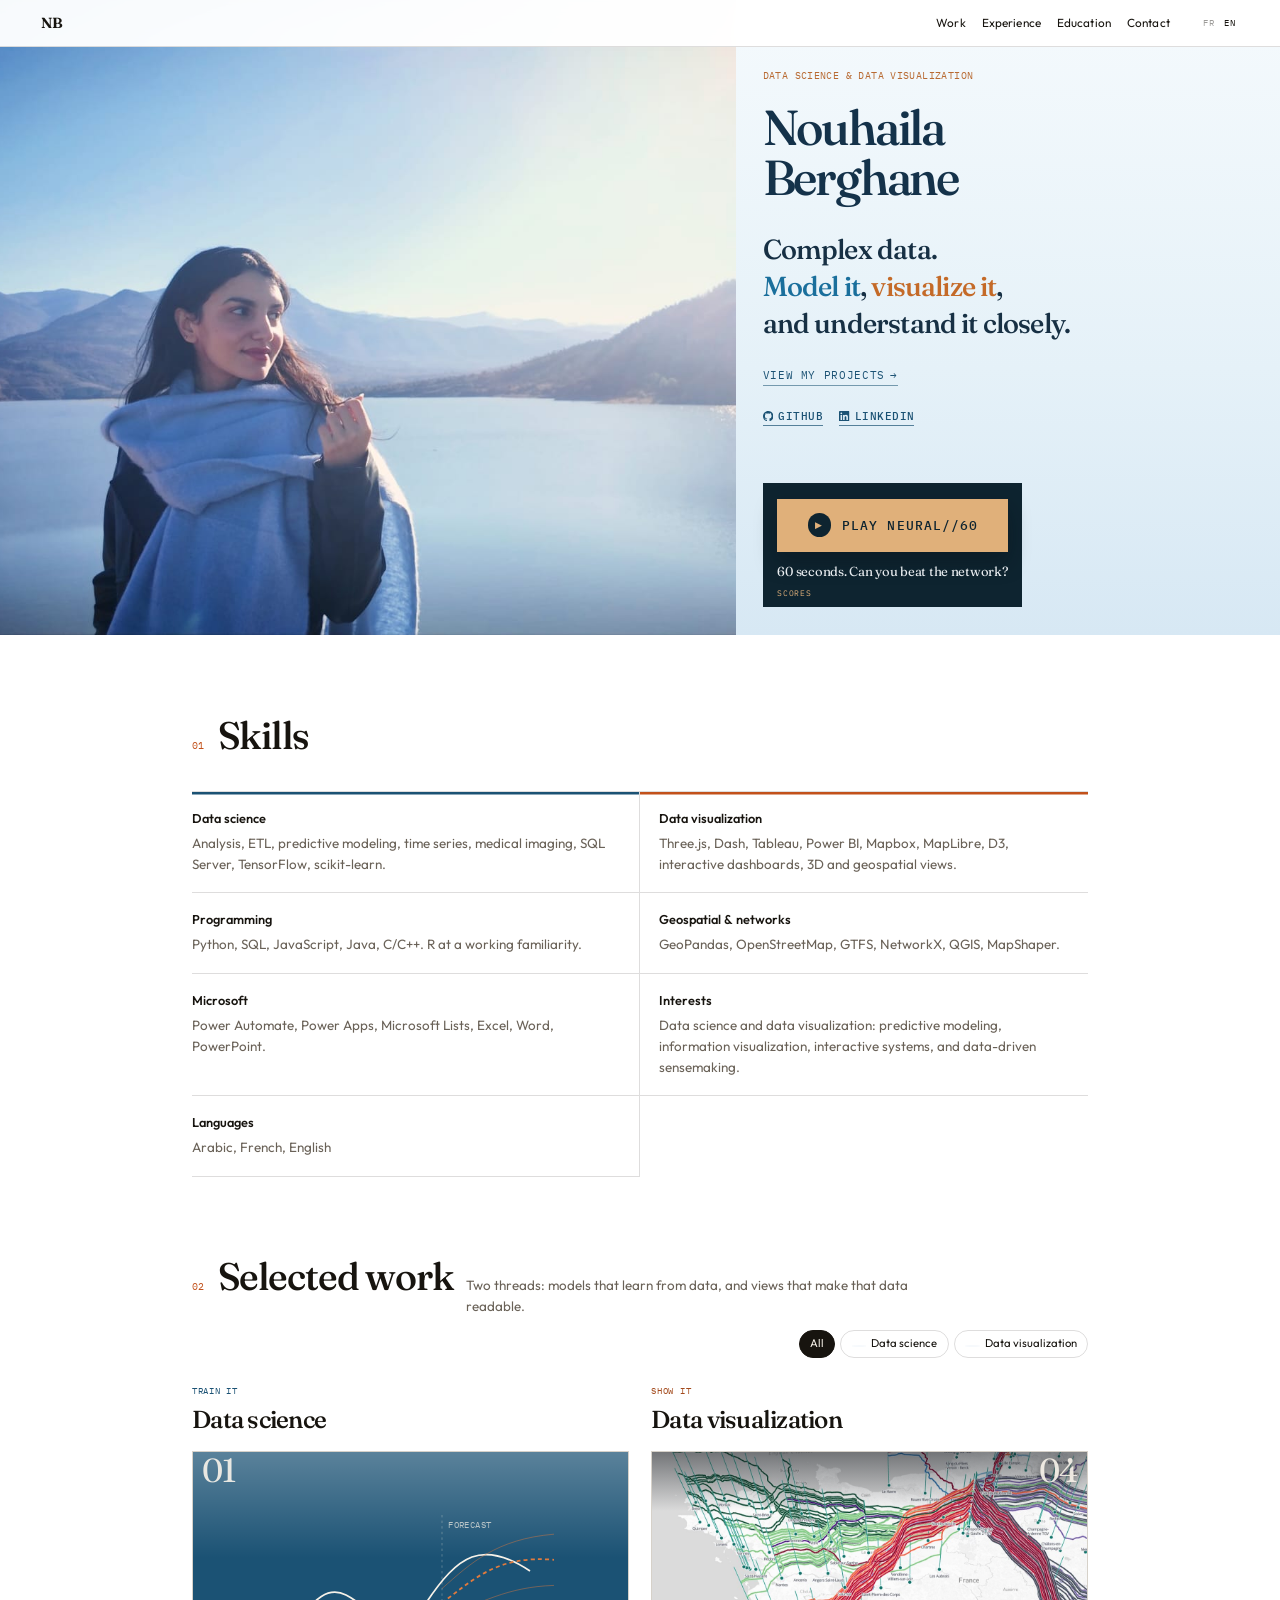
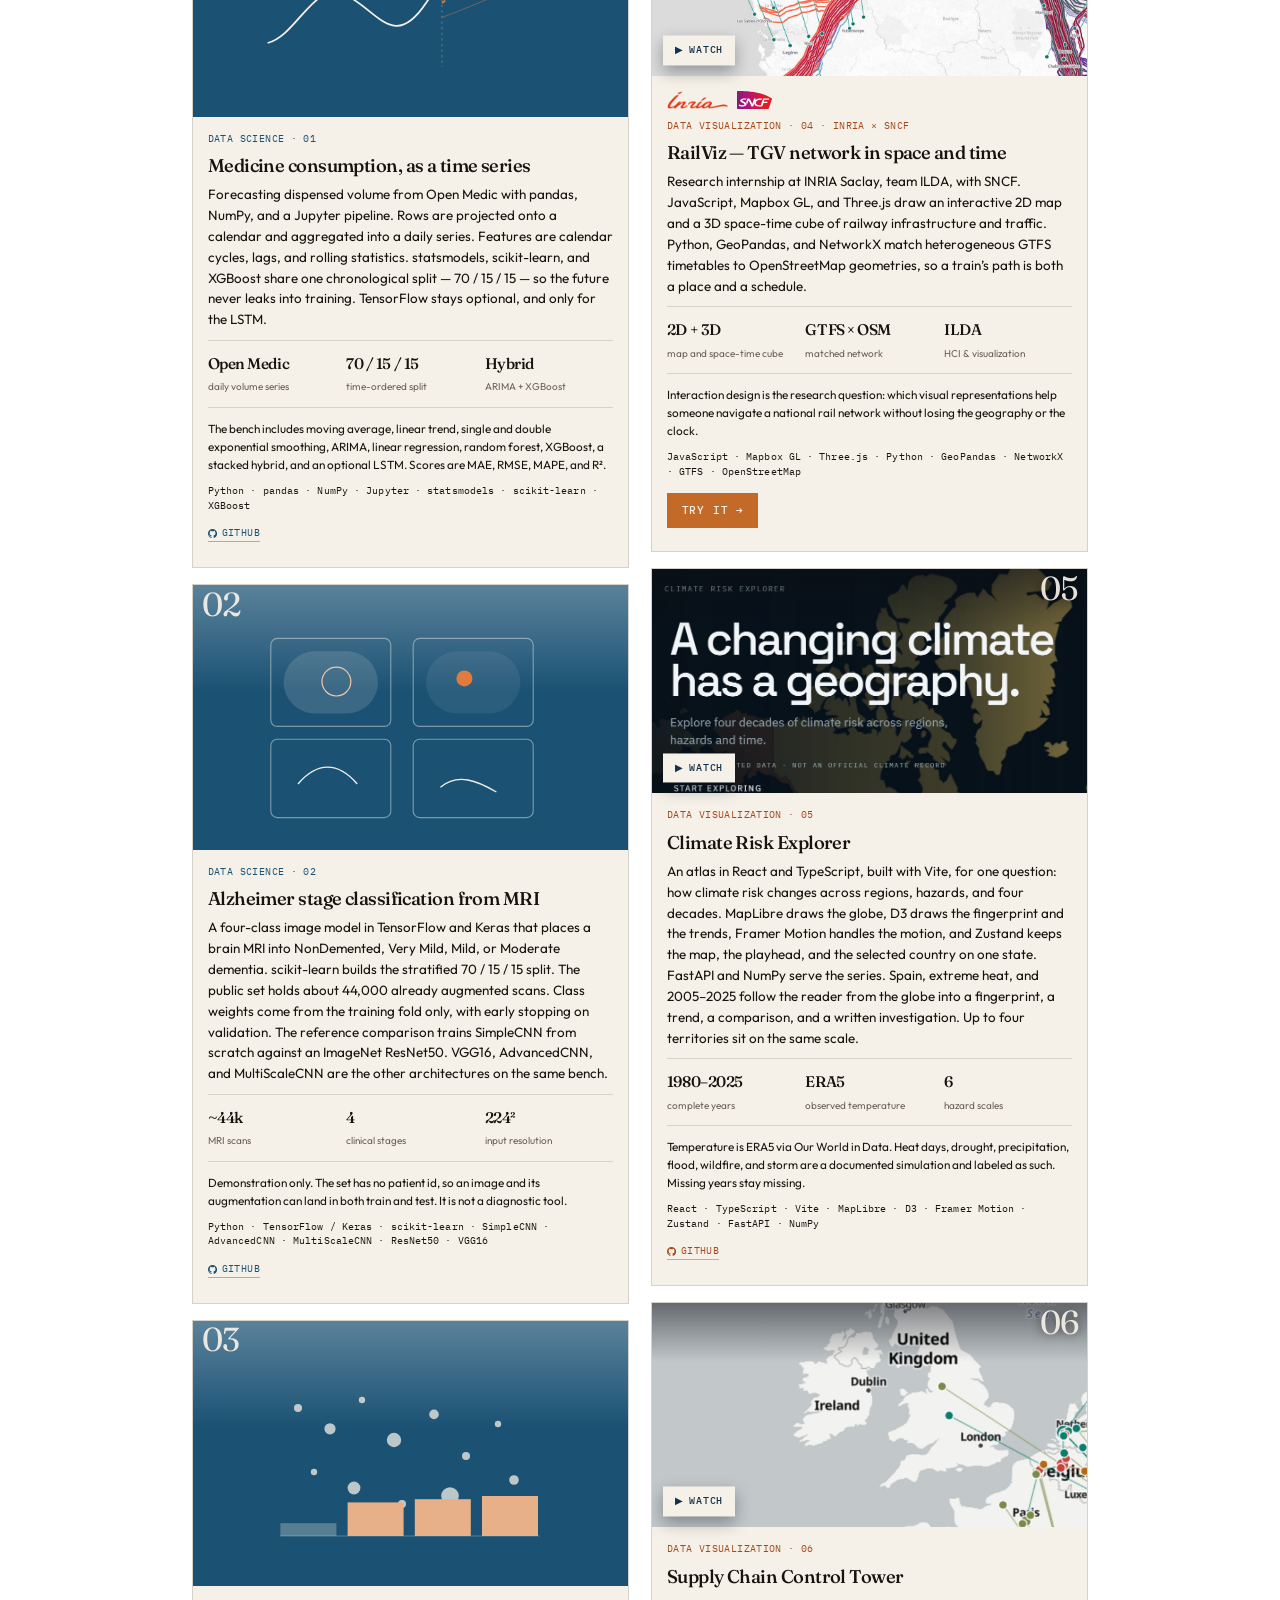
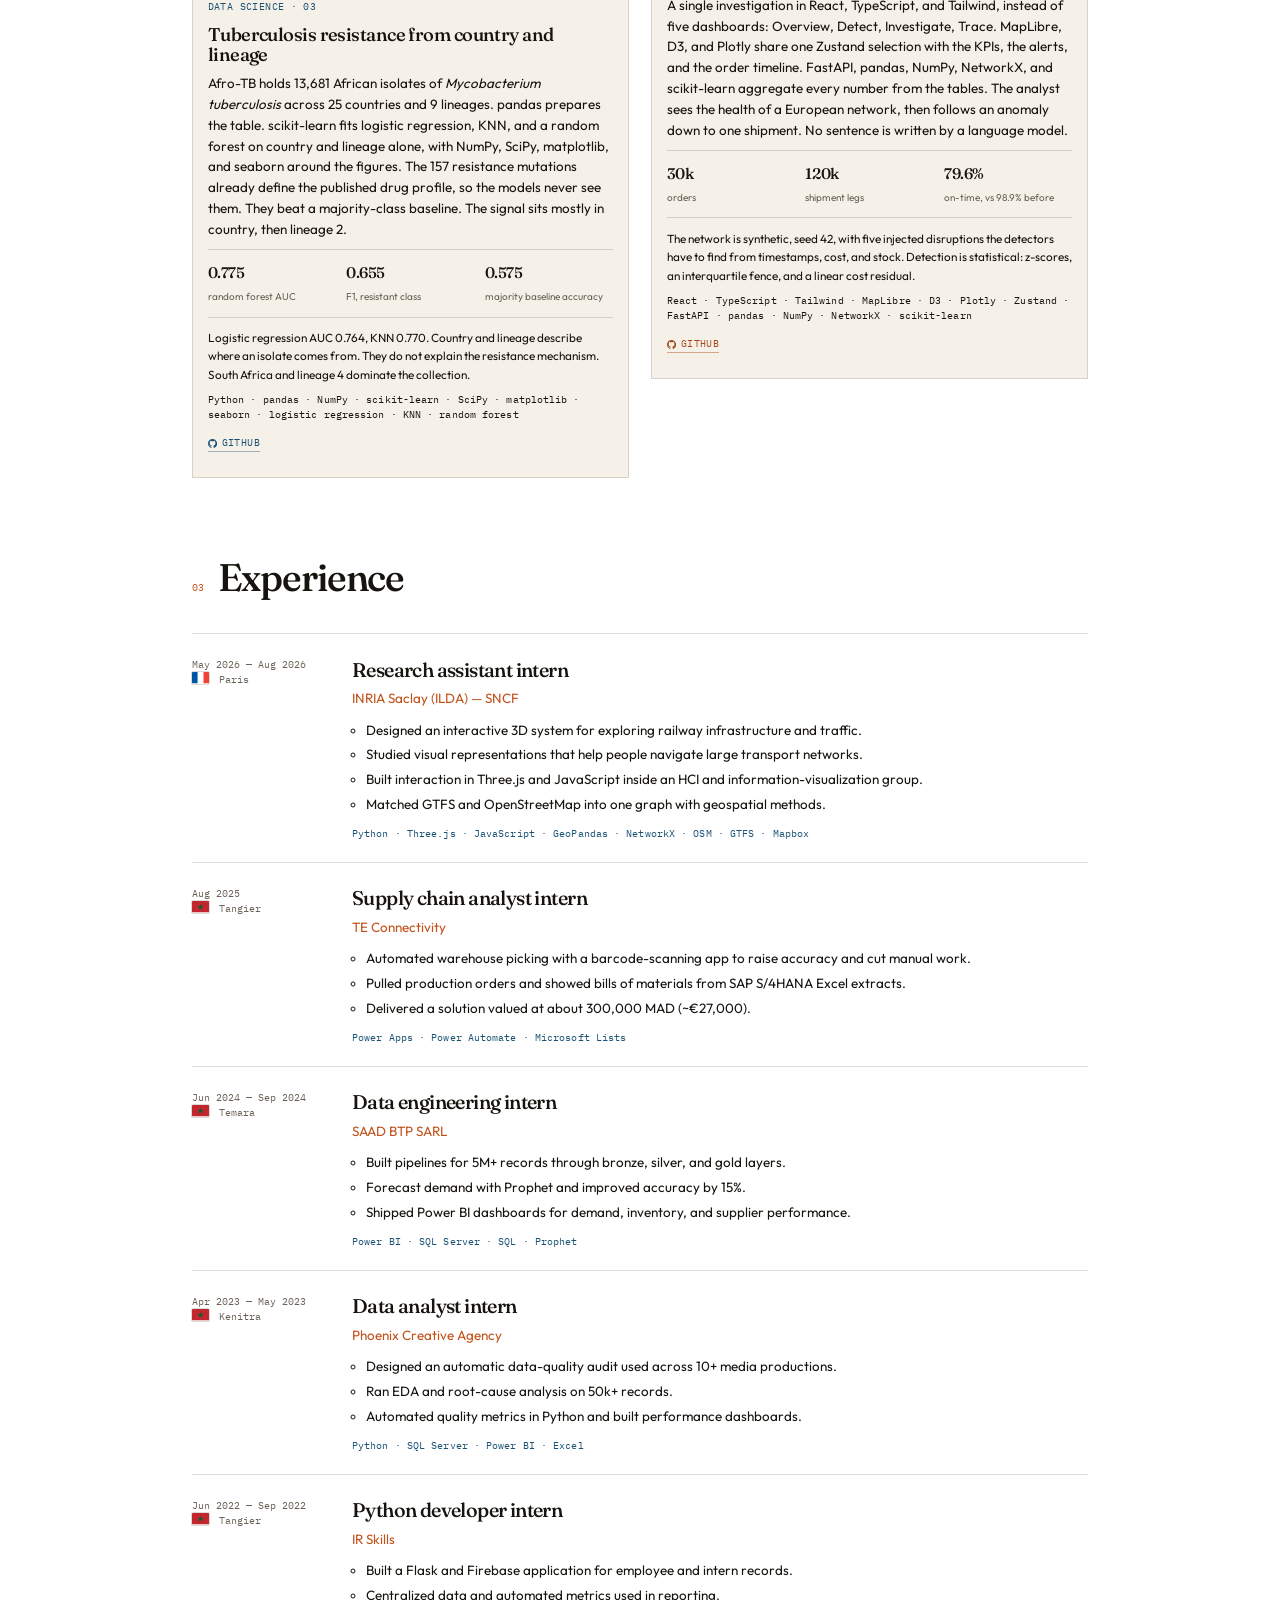
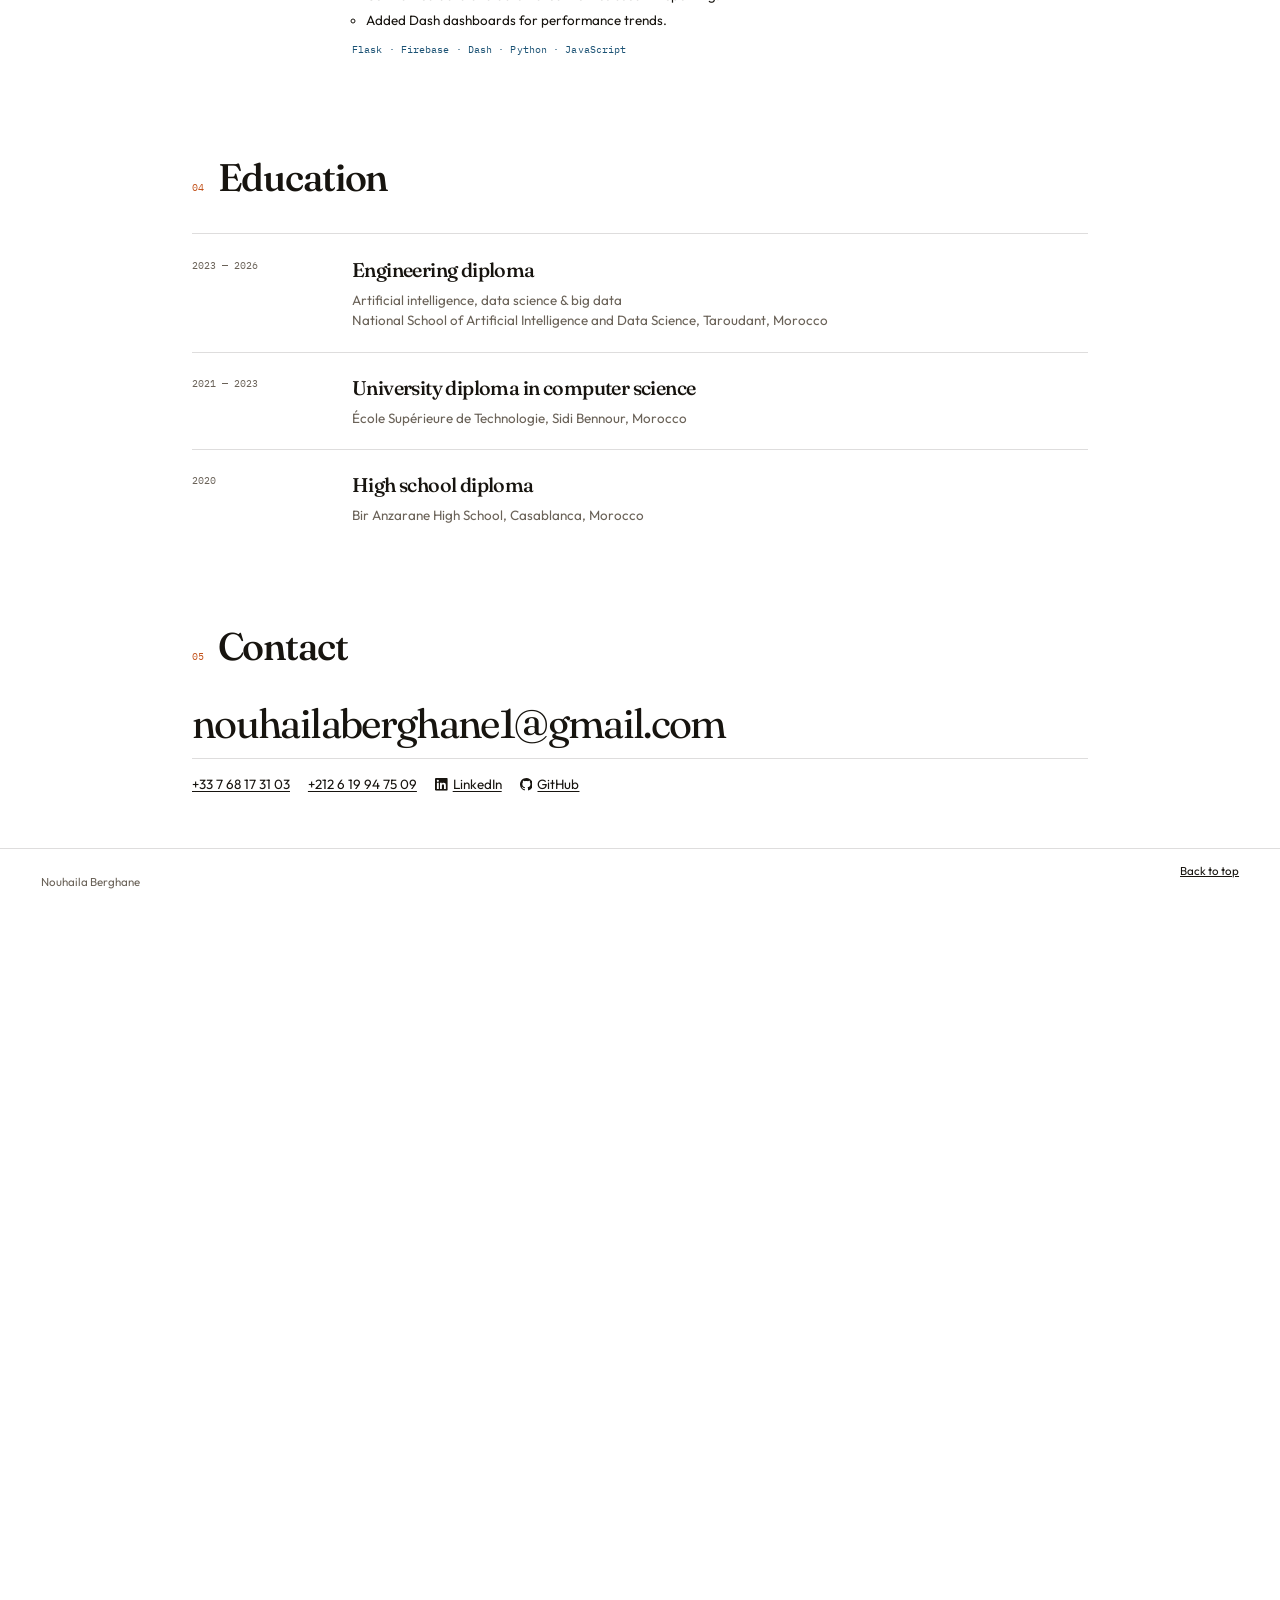
==== index.html @ 11ae6e5d "Add the portfolio site and NEURAL//60." ====
<!DOCTYPE html>
<html lang="en">
<head>
  <meta charset="UTF-8">
  <meta name="viewport" content="width=device-width, initial-scale=1">
  <title>Nouhaila Berghane — Data science & data visualization</title>
  <meta name="description" content="Portfolio of Nouhaila Berghane, interested in data science and data visualization: predictive modeling, time series, medical imaging, and interactive views of complex data.">
  <link rel="preconnect" href="https://fonts.googleapis.com">
  <link rel="preconnect" href="https://fonts.gstatic.com" crossorigin>
  <link href="https://fonts.googleapis.com/css2?family=Fraunces:opsz,wght@9..144,520;9..144,640&family=IBM+Plex+Mono:wght@400;500&family=Outfit:wght@300;400;500;600&display=swap" rel="stylesheet">
  <link rel="stylesheet" href="styles.css">
  <link rel="stylesheet" href="neural60.css">
  <link rel="icon" href="data:image/svg+xml,%3Csvg xmlns='http://www.w3.org/2000/svg' viewBox='0 0 32 32'%3E%3Crect width='32' height='32' rx='4' fill='%2312110e'/%3E%3Ctext x='16' y='21' text-anchor='middle' font-family='Georgia' font-size='13' fill='%23f3efe6'%3ENB%3C/text%3E%3C/svg%3E">
</head>
<body>
  <a class="skip" href="#work" data-i18n="skip">Skip to selected work</a>

  <header class="nav" id="top">
    <a class="nav-mark" href="#top">NB</a>
    <nav class="nav-links" id="nav-links" data-i18n-attr="aria-label:nav.aria" aria-label="Sections">
      <a href="#work" data-i18n="nav.work">Work</a>
      <a href="#experience" data-i18n="nav.experience">Experience</a>
      <a href="#education" data-i18n="nav.education">Education</a>
      <a href="#contact" data-i18n="nav.contact">Contact</a>
    </nav>
    <div class="lang" role="group" data-i18n-attr="aria-label:lang.aria" aria-label="Language">
      <button type="button" data-set-lang="fr" lang="fr" aria-pressed="false">FR</button>
      <button type="button" data-set-lang="en" lang="en" aria-pressed="true" class="is-on">EN</button>
    </div>
    <button class="nav-toggle" type="button" aria-expanded="false" aria-controls="nav-links">
      <span class="sr" data-i18n="nav.menu">Menu</span>
      <span></span><span></span>
    </button>
  </header>

  <svg class="flag-sprite" aria-hidden="true">
    <symbol id="flag-fr" viewBox="0 0 3 2">
      <rect width="1" height="2" fill="#0055A4"/>
      <rect x="1" width="1" height="2" fill="#fff"/>
      <rect x="2" width="1" height="2" fill="#EF4135"/>
    </symbol>
    <symbol id="flag-ma" viewBox="0 0 900 600">
      <rect width="900" height="600" fill="#C1272D"/>
      <polygon fill="#006233" points="450,140 488.3,258.1 614.4,258.1 512.4,331.1 550.6,449.2 450,376.2 349.4,449.2 387.6,331.1 285.6,258.1 411.7,258.1"/>
    </symbol>
    <symbol id="icon-gh" viewBox="0 0 16 16">
      <path fill="currentColor" d="M8 0C3.58 0 0 3.58 0 8c0 3.54 2.29 6.53 5.47 7.59.4.07.55-.17.55-.38 0-.19-.01-.82-.01-1.49-2.01.37-2.53-.49-2.69-.94-.09-.23-.48-.94-.82-1.13-.28-.15-.68-.52-.01-.53.63-.01 1.08.58 1.23.82.72 1.21 1.87.87 2.33.66.07-.52.28-.87.51-1.07-1.78-.2-3.64-.89-3.64-3.95 0-.87.31-1.59.82-2.15-.08-.2-.36-1.02.08-2.12 0 0 .67-.21 2.2.82.64-.18 1.32-.27 2-.27.68 0 1.36.09 2 .27 1.53-1.04 2.2-.82 2.2-.82.44 1.1.16 1.92.08 2.12.51.56.82 1.27.82 2.15 0 3.07-1.87 3.75-3.65 3.95.29.25.54.73.54 1.48 0 1.07-.01 1.93-.01 2.2 0 .21.15.46.55.38A8.013 8.013 0 0 0 16 8c0-4.42-3.58-8-8-8z"/>
    </symbol>
    <symbol id="icon-in" viewBox="0 0 24 24">
      <path fill="currentColor" d="M20.45 20.45h-3.55v-5.57c0-1.33-.03-3.04-1.85-3.04-1.85 0-2.14 1.45-2.14 2.94v5.67H9.35V9h3.41v1.56h.05c.48-.9 1.64-1.85 3.37-1.85 3.6 0 4.27 2.37 4.27 5.46v6.28zM5.34 7.43a2.06 2.06 0 1 1 0-4.12 2.06 2.06 0 0 1 0 4.12zM7.12 20.45H3.56V9h3.56v11.45zM22.23 0H1.77C.79 0 0 .77 0 1.73v20.54C0 23.23.79 24 1.77 24h20.46c.98 0 1.77-.77 1.77-1.73V1.73C24 .77 23.21 0 22.23 0z"/>
    </symbol>
  </svg>

  <main>
    <section class="hero">
      <div class="hero-frame">
        <img class="hero-photo" src="hero.jpeg" data-i18n-attr="alt:hero.alt" alt="Nouhaila Berghane by a mountain lake">
      </div>
      <div class="hero-copy">
        <p class="hero-kicker" data-i18n="hero.kicker">Data science &amp; data visualization</p>
        <h1>
          <span>Nouhaila</span>
          <span>Berghane</span>
        </h1>
        <p class="hero-lead">
          <span data-i18n="hero.l1">Complex data.</span>
          <span><span class="tone-science" data-i18n="hero.train">Model it</span>, <span class="tone-viz" data-i18n="hero.show">visualize it</span>,</span>
          <span data-i18n="hero.l3">and understand it closely.</span>
        </p>
        <a class="hero-projects" href="#work">
          <span data-i18n="hero.projects">View my projects</span>
          <span class="arrow" aria-hidden="true">→</span>
        </a>
        <p class="hero-links">
          <a href="https://github.com/nouhaila-builds" rel="noopener noreferrer"><svg class="brand-icon" viewBox="0 0 16 16" aria-hidden="true"><use href="#icon-gh"/></svg>GitHub</a>
          <a href="https://www.linkedin.com/in/nouhaila-berghane" rel="noopener noreferrer"><svg class="brand-icon" viewBox="0 0 24 24" aria-hidden="true"><use href="#icon-in"/></svg>LinkedIn</a>
        </p>
        <div class="neural-cta">
          <button type="button" class="neural-play" id="neural-open">
            <span aria-hidden="true">▶</span>
            <span data-i18n="game.play">Play NEURAL//60</span>
          </button>
          <p class="neural-tag" data-i18n="game.tag">60 seconds. Can you beat the network?</p>
          <button type="button" class="neural-scores" id="neural-scores" aria-expanded="false" aria-controls="neural-hero-scores">
            <span data-i18n="game.scores">Scores</span>
          </button>
          <aside class="neural-board" id="neural-hero-scores" aria-live="polite">
            <p class="neural-board-kicker" data-i18n="game.board">NEURAL//60 — Top scores</p>
            <ol id="neural-hero-board"></ol>
          </aside>
        </div>
      </div>
    </section>

    <section class="skills" data-i18n-attr="aria-label:skills.aria" aria-label="Technical skills">
      <div class="section-head">
        <p class="index">01</p>
        <h2 data-i18n="skills.title">Skills</h2>
      </div>
      <ul class="skill-list">
        <li class="skill-science">
          <h3 data-i18n="skill.ds">Data science</h3>
          <p data-i18n="skill.ds.body">Analysis, ETL, predictive modeling, time series, medical imaging, SQL Server, TensorFlow, scikit-learn.</p>
        </li>
        <li class="skill-viz">
          <h3 data-i18n="skill.viz">Data visualization</h3>
          <p data-i18n="skill.viz.body">Three.js, Dash, Tableau, Power BI, Mapbox, MapLibre, D3, interactive dashboards, 3D and geospatial views.</p>
        </li>
        <li>
          <h3 data-i18n="skill.prog">Programming</h3>
          <p data-i18n="skill.prog.body">Python, SQL, JavaScript, Java, C/C++. R at a working familiarity.</p>
        </li>
        <li>
          <h3 data-i18n="skill.geo">Geospatial &amp; networks</h3>
          <p data-i18n="skill.geo.body">GeoPandas, OpenStreetMap, GTFS, NetworkX, QGIS, MapShaper.</p>
        </li>
        <li>
          <h3 data-i18n="skill.ms">Microsoft</h3>
          <p data-i18n="skill.ms.body">Power Automate, Power Apps, Microsoft Lists, Excel, Word, PowerPoint.</p>
        </li>
        <li>
          <h3 data-i18n="skill.int">Interests</h3>
          <p data-i18n="skill.int.body">Data science and data visualization: predictive modeling, information visualization, interactive systems, and data-driven sensemaking.</p>
        </li>
        <li>
          <h3 data-i18n="skill.lang">Languages</h3>
          <p data-i18n="skill.lang.body">Arabic, French, English</p>
        </li>
      </ul>
    </section>

    <section class="work" id="work">
      <div class="section-head">
        <p class="index">02</p>
        <h2 data-i18n="work.title">Selected work</h2>
        <p class="work-intro" data-i18n="work.intro">Two threads: models that learn from data, and views that make that data readable.</p>
        <div class="filters" role="tablist" data-i18n-attr="aria-label:filter.aria" aria-label="Filter projects">
          <button type="button" class="is-on" data-filter="all" role="tab" aria-selected="true"><span data-i18n="filter.all">All</span></button>
          <button type="button" data-filter="science" role="tab" aria-selected="false"><span class="swatch swatch--science"></span><span data-i18n="filter.science">Data science</span></button>
          <button type="button" data-filter="viz" role="tab" aria-selected="false"><span class="swatch swatch--viz"></span><span data-i18n="filter.viz">Data visualization</span></button>
        </div>
      </div>

      <div class="lanes" id="cases">
        <div class="lane lane--science">
          <header class="lane-head">
            <p data-i18n="lane.train">Train it</p>
            <h3 data-i18n="lane.science">Data science</h3>
          </header>
        <article class="case" id="medicaments" data-cat="science">
          <div class="case-visual" aria-hidden="true">
            <span class="case-num">01</span>
            <svg viewBox="0 0 420 280" class="diagram">
              <path d="M32 200 C 70 190, 90 120, 130 140 S 190 210, 230 150 S 300 70, 360 110" class="series"/>
              <path d="M250 150 C 290 120, 320 90, 390 96" class="forecast"/>
              <path d="M250 168 C 300 150, 330 130, 390 128" class="band"/>
              <path d="M250 132 C 286 100, 318 70, 390 64" class="band"/>
              <line x1="250" y1="40" x2="250" y2="230" class="split"/>
              <text x="258" y="56" class="svg-label" data-i18n="svg.forecast">forecast</text>
            </svg>
          </div>
          <div class="case-body">
            <p class="kicker" data-i18n="med.kicker">Data science · 01</p>
            <h3 data-i18n="med.title">Medicine consumption, as a time series</h3>
            <p data-i18n="med.body">Forecasting dispensed volume from Open Medic with pandas, NumPy, and a Jupyter pipeline. Rows are projected onto a calendar and aggregated into a daily series. Features are calendar cycles, lags, and rolling statistics. statsmodels, scikit-learn, and XGBoost share one chronological split — 70 / 15 / 15 — so the future never leaks into training. TensorFlow stays optional, and only for the LSTM.</p>
            <ul class="metrics">
              <li><strong>Open Medic</strong><span data-i18n="med.m1">daily volume series</span></li>
              <li><strong>70 / 15 / 15</strong><span data-i18n="med.m2">time-ordered split</span></li>
              <li><strong data-i18n="med.hybrid">Hybrid</strong><span data-i18n="med.m3">ARIMA + XGBoost</span></li>
            </ul>
            <p class="note" data-i18n="med.note">The bench includes moving average, linear trend, single and double exponential smoothing, ARIMA, linear regression, random forest, XGBoost, a stacked hybrid, and an optional LSTM. Scores are MAE, RMSE, MAPE, and R².</p>
            <p class="stack">Python · pandas · NumPy · Jupyter · statsmodels · scikit-learn · XGBoost</p>
            <p class="case-link"><a href="https://github.com/nouhaila-builds/MediTimeSeries-Forecasting-Hospital-Medicine-Consumption." rel="noopener noreferrer"><svg class="brand-icon" viewBox="0 0 16 16" aria-hidden="true"><use href="#icon-gh"/></svg>GitHub</a></p>
          </div>
        </article>

        <article class="case" id="alzheimer" data-cat="science">
          <div class="case-visual" aria-hidden="true">
            <span class="case-num">02</span>
            <svg viewBox="0 0 420 280" class="diagram">
              <rect x="36" y="28" width="150" height="110" rx="8" class="frame"/>
              <rect x="52" y="44" width="118" height="78" rx="40" class="scan"/>
              <circle cx="118" cy="82" r="18" class="scan-core"/>
              <rect x="214" y="28" width="150" height="110" rx="8" class="frame"/>
              <rect x="230" y="44" width="118" height="78" rx="40" class="scan dim"/>
              <circle cx="278" cy="78" r="10" class="mark"/>
              <rect x="36" y="154" width="150" height="98" rx="8" class="frame"/>
              <rect x="214" y="154" width="150" height="98" rx="8" class="frame"/>
              <path d="M70 210c24-28 50-28 74 0" class="wave"/>
              <path d="M248 214c22-18 46-8 70 6" class="wave"/>
            </svg>
          </div>
          <div class="case-body">
            <p class="kicker" data-i18n="alz.kicker">Data science · 02</p>
            <h3 data-i18n="alz.title">Alzheimer stage classification from MRI</h3>
            <p data-i18n="alz.body">A four-class image model in TensorFlow and Keras that places a brain MRI into NonDemented, Very Mild, Mild, or Moderate dementia. scikit-learn builds the stratified 70 / 15 / 15 split. The public set holds about 44,000 already augmented scans. Class weights come from the training fold only, with early stopping on validation. The reference comparison trains SimpleCNN from scratch against an ImageNet ResNet50. VGG16, AdvancedCNN, and MultiScaleCNN are the other architectures on the same bench.</p>
            <ul class="metrics">
              <li><strong>~44k</strong><span data-i18n="alz.m1">MRI scans</span></li>
              <li><strong>4</strong><span data-i18n="alz.m2">clinical stages</span></li>
              <li><strong>224²</strong><span data-i18n="alz.m3">input resolution</span></li>
            </ul>
            <p class="note" data-i18n="alz.note">Demonstration only. The set has no patient id, so an image and its augmentation can land in both train and test. It is not a diagnostic tool.</p>
            <p class="stack">Python · TensorFlow / Keras · scikit-learn · SimpleCNN · AdvancedCNN · MultiScaleCNN · ResNet50 · VGG16</p>
            <p class="case-link"><a href="https://github.com/nouhaila-builds/Classification-des-stades-d-Alzheimer-partir-d-IRM" rel="noopener noreferrer"><svg class="brand-icon" viewBox="0 0 16 16" aria-hidden="true"><use href="#icon-gh"/></svg>GitHub</a></p>
          </div>
        </article>

        <article class="case" id="tuberculosis" data-cat="science">
          <div class="case-visual" aria-hidden="true">
            <span class="case-num">03</span>
            <svg viewBox="0 0 420 280" class="diagram">
              <g class="dots">
                <circle cx="70" cy="70" r="5"/><circle cx="110" cy="96" r="7"/><circle cx="150" cy="60" r="4"/>
                <circle cx="190" cy="110" r="9"/><circle cx="240" cy="78" r="6"/><circle cx="280" cy="130" r="5"/>
                <circle cx="90" cy="150" r="4"/><circle cx="140" cy="170" r="8"/><circle cx="200" cy="190" r="5"/>
                <circle cx="260" cy="180" r="11"/><circle cx="320" cy="90" r="4"/><circle cx="340" cy="160" r="6"/>
              </g>
              <path d="M48 230h324" class="axis"/>
              <rect x="48" y="214" width="70" height="16" class="bar"/>
              <rect x="132" y="188" width="70" height="42" class="bar accent"/>
              <rect x="216" y="184" width="70" height="46" class="bar accent"/>
              <rect x="300" y="180" width="70" height="50" class="bar accent"/>
            </svg>
          </div>
          <div class="case-body">
            <p class="kicker" data-i18n="tb.kicker">Data science · 03</p>
            <h3 data-i18n="tb.title">Tuberculosis resistance from country and lineage</h3>
            <p data-i18n-html="tb.body">Afro-TB holds 13,681 African isolates of <em>Mycobacterium tuberculosis</em> across 25 countries and 9 lineages. pandas prepares the table. scikit-learn fits logistic regression, KNN, and a random forest on country and lineage alone, with NumPy, SciPy, matplotlib, and seaborn around the figures. The 157 resistance mutations already define the published drug profile, so the models never see them. They beat a majority-class baseline. The signal sits mostly in country, then lineage 2.</p>
            <ul class="metrics">
              <li><strong>0.775</strong><span data-i18n="tb.m1">random forest AUC</span></li>
              <li><strong>0.655</strong><span data-i18n="tb.m2">F1, resistant class</span></li>
              <li><strong>0.575</strong><span data-i18n="tb.m3">majority baseline accuracy</span></li>
            </ul>
            <p class="note" data-i18n="tb.note">Logistic regression AUC 0.764, KNN 0.770. Country and lineage describe where an isolate comes from. They do not explain the resistance mechanism. South Africa and lineage 4 dominate the collection.</p>
            <p class="stack">Python · pandas · NumPy · scikit-learn · SciPy · matplotlib · seaborn · logistic regression · KNN · random forest</p>
            <p class="case-link"><a href="https://github.com/nouhaila-builds/Pr-diction-de-la-tuberculose" rel="noopener noreferrer"><svg class="brand-icon" viewBox="0 0 16 16" aria-hidden="true"><use href="#icon-gh"/></svg>GitHub</a></p>
          </div>
        </article>

        </div>
        <div class="lane lane--viz">
          <header class="lane-head">
            <p data-i18n="lane.show">Show it</p>
            <h3 data-i18n="lane.viz">Data visualization</h3>
          </header>
        <article class="case" id="railviz" data-cat="viz">
          <div class="case-visual case-visual--shot" aria-hidden="true">
            <img src="railviz-overview.jpg" alt="">
            <span class="case-num">04</span>
          </div>
          <a class="case-video" href="https://youtu.be/l5-ilOwbPVo" target="_blank" rel="noopener noreferrer"><span aria-hidden="true">▶</span><span data-i18n="rail.video">Watch</span></a>
          <div class="case-body">
            <p class="case-logos">
              <img src="inria-logo.png" alt="Inria" width="88" height="27">
              <img src="sncf-logo.svg" alt="SNCF" width="52" height="27">
            </p>
            <p class="kicker" data-i18n="rail.kicker">Data visualization · 04 · INRIA × SNCF</p>
            <h3 data-i18n="rail.title">RailViz — TGV network in space and time</h3>
            <p data-i18n="rail.body">Research internship at INRIA Saclay, team ILDA, with SNCF. JavaScript, Mapbox GL, and Three.js draw an interactive 2D map and a 3D space-time cube of railway infrastructure and traffic. Python, GeoPandas, and NetworkX match heterogeneous GTFS timetables to OpenStreetMap geometries, so a train’s path is both a place and a schedule.</p>
            <ul class="metrics">
              <li><strong>2D + 3D</strong><span data-i18n="rail.m1">map and space-time cube</span></li>
              <li><strong>GTFS × OSM</strong><span data-i18n="rail.m2">matched network</span></li>
              <li><strong>ILDA</strong><span data-i18n="rail.m3">HCI &amp; visualization</span></li>
            </ul>
            <p class="note" data-i18n="rail.note">Interaction design is the research question: which visual representations help someone navigate a national rail network without losing the geography or the clock.</p>
            <p class="stack">JavaScript · Mapbox GL · Three.js · Python · GeoPandas · NetworkX · GTFS · OpenStreetMap</p>
            <p class="case-link"><a class="case-try" href="https://railviz-224ad8.gitlabpages.inria.fr/viz/" rel="noopener noreferrer"><span data-i18n="rail.view">Try it</span><span class="try-arrow" aria-hidden="true">→</span></a></p>
          </div>
        </article>

        <article class="case" id="climate" data-cat="viz">
          <div class="case-visual case-visual--shot" aria-hidden="true">
            <img src="climate-overview.jpg" alt="">
            <span class="case-num">05</span>
          </div>
          <a class="case-video" href="https://youtu.be/nY1giLnCHjM" target="_blank" rel="noopener noreferrer"><span aria-hidden="true">▶</span><span data-i18n="cli.video">Watch</span></a>
          <div class="case-body">
            <p class="kicker" data-i18n="cli.kicker">Data visualization · 05</p>
            <h3>Climate Risk Explorer</h3>
            <p data-i18n="cli.body">An atlas in React and TypeScript, built with Vite, for one question: how climate risk changes across regions, hazards, and four decades. MapLibre draws the globe, D3 draws the fingerprint and the trends, Framer Motion handles the motion, and Zustand keeps the map, the playhead, and the selected country on one state. FastAPI and NumPy serve the series. Spain, extreme heat, and 2005–2025 follow the reader from the globe into a fingerprint, a trend, a comparison, and a written investigation. Up to four territories sit on the same scale.</p>
            <ul class="metrics">
              <li><strong>1980–2025</strong><span data-i18n="cli.m1">complete years</span></li>
              <li><strong>ERA5</strong><span data-i18n="cli.m2">observed temperature</span></li>
              <li><strong>6</strong><span data-i18n="cli.m3">hazard scales</span></li>
            </ul>
            <p class="note" data-i18n="cli.note">Temperature is ERA5 via Our World in Data. Heat days, drought, precipitation, flood, wildfire, and storm are a documented simulation and labeled as such. Missing years stay missing.</p>
            <p class="stack">React · TypeScript · Vite · MapLibre · D3 · Framer Motion · Zustand · FastAPI · NumPy</p>
            <p class="case-link"><a href="https://github.com/nouhaila-builds/Climate-Risk-Explorer" rel="noopener noreferrer"><svg class="brand-icon" viewBox="0 0 16 16" aria-hidden="true"><use href="#icon-gh"/></svg>GitHub</a></p>
          </div>
        </article>

        <article class="case" id="supply" data-cat="viz">
          <div class="case-visual case-visual--shot" aria-hidden="true">
            <img src="supply-overview.jpg" alt="">
            <span class="case-num">06</span>
          </div>
          <a class="case-video" href="https://youtu.be/Xu6fRZpPhWM" target="_blank" rel="noopener noreferrer"><span aria-hidden="true">▶</span><span data-i18n="sup.video">Watch</span></a>
          <div class="case-body">
            <p class="kicker" data-i18n="sup.kicker">Data visualization · 06</p>
            <h3>Supply Chain Control Tower</h3>
            <p data-i18n="sup.body">A single investigation in React, TypeScript, and Tailwind, instead of five dashboards: Overview, Detect, Investigate, Trace. MapLibre, D3, and Plotly share one Zustand selection with the KPIs, the alerts, and the order timeline. FastAPI, pandas, NumPy, NetworkX, and scikit-learn aggregate every number from the tables. The analyst sees the health of a European network, then follows an anomaly down to one shipment. No sentence is written by a language model.</p>
            <ul class="metrics">
              <li><strong>30k</strong><span data-i18n="sup.m1">orders</span></li>
              <li><strong>120k</strong><span data-i18n="sup.m2">shipment legs</span></li>
              <li><strong>79.6%</strong><span data-i18n="sup.m3">on-time, vs 98.9% before</span></li>
            </ul>
            <p class="note" data-i18n="sup.note">The network is synthetic, seed 42, with five injected disruptions the detectors have to find from timestamps, cost, and stock. Detection is statistical: z-scores, an interquartile fence, and a linear cost residual.</p>
            <p class="stack">React · TypeScript · Tailwind · MapLibre · D3 · Plotly · Zustand · FastAPI · pandas · NumPy · NetworkX · scikit-learn</p>
            <p class="case-link"><a href="https://github.com/nouhaila-builds/Supply-Chain-Control-Tower" rel="noopener noreferrer"><svg class="brand-icon" viewBox="0 0 16 16" aria-hidden="true"><use href="#icon-gh"/></svg>GitHub</a></p>
          </div>
        </article>

        </div>
      </div>
      <p class="empty" id="empty" data-i18n="empty" hidden>No projects in this filter.</p>
    </section>

    <section class="experience" id="experience">
      <div class="section-head">
        <p class="index">03</p>
        <h2 data-i18n="exp.title">Experience</h2>
      </div>
      <ol class="timeline">
        <li>
          <p class="when"><span data-i18n="exp1.date">May 2026 — Aug 2026</span><br><svg class="flag" role="img" data-i18n-attr="aria-label:flag.fr" aria-label="France"><use href="#flag-fr"/></svg> <span data-i18n="city.paris">Paris</span></p>
          <div>
            <h3 data-i18n="exp1.role">Research assistant intern</h3>
            <p class="where">INRIA Saclay (ILDA) — SNCF</p>
            <ul>
              <li data-i18n="exp1.b1">Designed an interactive 3D system for exploring railway infrastructure and traffic.</li>
              <li data-i18n="exp1.b2">Studied visual representations that help people navigate large transport networks.</li>
              <li data-i18n="exp1.b3">Built interaction in Three.js and JavaScript inside an HCI and information-visualization group.</li>
              <li data-i18n="exp1.b4">Matched GTFS and OpenStreetMap into one graph with geospatial methods.</li>
            </ul>
            <p class="stack">Python · Three.js · JavaScript · GeoPandas · NetworkX · OSM · GTFS · Mapbox</p>
          </div>
        </li>
        <li>
          <p class="when"><span data-i18n="exp2.date">Aug 2025</span><br><svg class="flag" role="img" data-i18n-attr="aria-label:flag.ma" aria-label="Morocco"><use href="#flag-ma"/></svg> <span data-i18n="city.tangier">Tangier</span></p>
          <div>
            <h3 data-i18n="exp2.role">Supply chain analyst intern</h3>
            <p class="where">TE Connectivity</p>
            <ul>
              <li data-i18n="exp2.b1">Automated warehouse picking with a barcode-scanning app to raise accuracy and cut manual work.</li>
              <li data-i18n="exp2.b2">Pulled production orders and showed bills of materials from SAP S/4HANA Excel extracts.</li>
              <li data-i18n="exp2.b3">Delivered a solution valued at about 300,000 MAD (~€27,000).</li>
            </ul>
            <p class="stack">Power Apps · Power Automate · Microsoft Lists</p>
          </div>
        </li>
        <li>
          <p class="when"><span data-i18n="exp3.date">Jun 2024 — Sep 2024</span><br><svg class="flag" role="img" data-i18n-attr="aria-label:flag.ma" aria-label="Morocco"><use href="#flag-ma"/></svg> <span data-i18n="city.temara">Temara</span></p>
          <div>
            <h3 data-i18n="exp3.role">Data engineering intern</h3>
            <p class="where">SAAD BTP SARL</p>
            <ul>
              <li data-i18n="exp3.b1">Built pipelines for 5M+ records through bronze, silver, and gold layers.</li>
              <li data-i18n="exp3.b2">Forecast demand with Prophet and improved accuracy by 15%.</li>
              <li data-i18n="exp3.b3">Shipped Power BI dashboards for demand, inventory, and supplier performance.</li>
            </ul>
            <p class="stack">Power BI · SQL Server · SQL · Prophet</p>
          </div>
        </li>
        <li>
          <p class="when"><span data-i18n="exp4.date">Apr 2023 — May 2023</span><br><svg class="flag" role="img" data-i18n-attr="aria-label:flag.ma" aria-label="Morocco"><use href="#flag-ma"/></svg> <span data-i18n="city.kenitra">Kenitra</span></p>
          <div>
            <h3 data-i18n="exp4.role">Data analyst intern</h3>
            <p class="where">Phoenix Creative Agency</p>
            <ul>
              <li data-i18n="exp4.b1">Designed an automatic data-quality audit used across 10+ media productions.</li>
              <li data-i18n="exp4.b2">Ran EDA and root-cause analysis on 50k+ records.</li>
              <li data-i18n="exp4.b3">Automated quality metrics in Python and built performance dashboards.</li>
            </ul>
            <p class="stack">Python · SQL Server · Power BI · Excel</p>
          </div>
        </li>
        <li>
          <p class="when"><span data-i18n="exp5.date">Jun 2022 — Sep 2022</span><br><svg class="flag" role="img" data-i18n-attr="aria-label:flag.ma" aria-label="Morocco"><use href="#flag-ma"/></svg> <span data-i18n="city.tangier">Tangier</span></p>
          <div>
            <h3 data-i18n="exp5.role">Python developer intern</h3>
            <p class="where">IR Skills</p>
            <ul>
              <li data-i18n="exp5.b1">Built a Flask and Firebase application for employee and intern records.</li>
              <li data-i18n="exp5.b2">Centralized data and automated metrics used in reporting.</li>
              <li data-i18n="exp5.b3">Added Dash dashboards for performance trends.</li>
            </ul>
            <p class="stack">Flask · Firebase · Dash · Python · JavaScript</p>
          </div>
        </li>
      </ol>
    </section>

    <section class="education" id="education">
      <div class="section-head">
        <p class="index">04</p>
        <h2 data-i18n="edu.title">Education</h2>
      </div>
      <ol class="schools">
        <li>
          <p class="when">2023 — 2026</p>
          <div>
            <h3 data-i18n="edu1.title">Engineering diploma</h3>
            <p data-i18n-html="edu1.body">Artificial intelligence, data science &amp; big data<br>National School of Artificial Intelligence and Data Science, Taroudant, Morocco</p>
          </div>
        </li>
        <li>
          <p class="when">2021 — 2023</p>
          <div>
            <h3 data-i18n="edu2.title">University diploma in computer science</h3>
            <p data-i18n="edu2.body">École Supérieure de Technologie, Sidi Bennour, Morocco</p>
          </div>
        </li>
        <li>
          <p class="when">2020</p>
          <div>
            <h3 data-i18n="edu3.title">High school diploma</h3>
            <p data-i18n="edu3.body">Bir Anzarane High School, Casablanca, Morocco</p>
          </div>
        </li>
      </ol>
    </section>

    <section class="contact" id="contact">
      <div class="section-head">
        <p class="index">05</p>
        <h2 data-i18n="contact.title">Contact</h2>
      </div>
      <a class="mail" href="mailto:nouhailaberghane1@gmail.com">nouhailaberghane1@gmail.com</a>
      <ul class="contact-list">
        <li><a href="tel:+33768173103">+33 7 68 17 31 03</a></li>
        <li><a href="tel:+212619947509">+212 6 19 94 75 09</a></li>
        <li><a href="https://www.linkedin.com/in/nouhaila-berghane" rel="noopener noreferrer"><svg class="brand-icon" viewBox="0 0 24 24" aria-hidden="true"><use href="#icon-in"/></svg>LinkedIn</a></li>
        <li><a href="https://github.com/nouhaila-builds" rel="noopener noreferrer"><svg class="brand-icon" viewBox="0 0 16 16" aria-hidden="true"><use href="#icon-gh"/></svg>GitHub</a></li>
      </ul>
    </section>
  </main>

  <footer class="colophon">
    <p>Nouhaila Berghane</p>
    <a href="#top" data-i18n="footer.top">Back to top</a>
  </footer>
  <div id="neural" class="neural" hidden>
    <section id="neural-gate" class="neural-screen">
      <div class="neural-card">
        <p class="neural-kicker">NEURAL//60</p>
        <h2 id="neural-title" data-i18n="game.who">Choose a username</h2>
        <p class="neural-line" data-i18n="game.line">60 seconds. One network. One score.</p>
        <form id="neural-form">
          <label class="sr" for="neural-name" data-i18n="game.name.label">Username</label>
          <input id="neural-name" name="username" maxlength="16" autocomplete="nickname" spellcheck="false" data-i18n-attr="placeholder:game.name.ph,aria-label:game.name.label" placeholder="Enter your username" aria-label="Username">
          <p id="neural-name-error" class="neural-error" role="alert"></p>
          <button type="submit" data-i18n="game.start">Start →</button>
        </form>
        <p class="neural-fine" data-i18n="game.boardnote">Your score may appear on the global leaderboard.</p>
        <p class="neural-fine" data-i18n="game.privacy">Your username and game score are stored to maintain the leaderboard.</p>
        <button type="button" class="neural-text" data-neural-close data-i18n="game.close">Close</button>
      </div>
    </section>
    <section id="neural-play" class="neural-screen" hidden>
      <header class="neural-hud">
        <p class="neural-kicker">NEURAL//60</p>
        <p class="neural-stat"><span data-i18n="game.time">Time</span> <strong id="neural-time">00:60</strong></p>
        <p class="neural-stat"><span data-i18n="game.score">Score</span> <strong id="neural-score">0000</strong></p>
        <p id="neural-combo" class="neural-combo" hidden>Combo ×2</p>
        <p id="neural-tier" class="neural-tier" hidden><span data-i18n="game.tier">Difficulty</span> <strong id="neural-tier-mult">×3</strong></p>
        <button type="button" class="neural-text" data-neural-exit data-i18n="game.exit">Exit</button>
      </header>
      <div class="neural-stage" id="neural-stage">
        <svg id="neural-svg" role="group" aria-labelledby="neural-task"></svg>
        <p id="neural-level" class="neural-level" hidden>
          <strong id="neural-level-mult">×3</strong>
          <span id="neural-level-label" data-i18n="game.tier.up">Higher difficulty</span>
        </p>
        <button type="button" id="neural-fire" data-i18n="game.fire">Fire →</button>
      </div>
      <div class="neural-dock">
        <div class="neural-dock-copy">
          <p class="neural-key">
            <span class="neural-key-item"><i class="swatch" aria-hidden="true"></i><span data-i18n="game.key.clear">Clear</span></span>
            <span class="neural-key-item"><i class="swatch is-copper" aria-hidden="true"></i><span data-i18n="game.key.copper">Copper</span></span>
          </p>
          <p class="neural-rule" data-i18n="game.rule">A clear link turns a neuron on. A copper link turns it off. A dashed link is off.</p>
          <p id="neural-task" class="neural-task" aria-live="polite"></p>
        </div>
      </div>
      <div id="neural-tour" class="neural-tour" hidden>
        <div id="neural-tour-spot" class="neural-tour-spot"></div>
        <div id="neural-tour-card" class="neural-tour-card">
          <p id="neural-tour-step" class="neural-tour-step"></p>
          <p id="neural-tour-text" aria-live="polite"></p>
          <div class="neural-tour-actions">
            <button type="button" id="neural-tour-next" data-i18n="game.tour.next">Next</button>
            <button type="button" class="neural-text" id="neural-tour-skip" data-i18n="game.tour.skip">Skip</button>
          </div>
        </div>
      </div>
      <p id="neural-live" class="sr" aria-live="polite"></p>
    </section>
    <section id="neural-end" class="neural-screen" hidden>
      <div class="neural-card">
        <p class="neural-kicker">NEURAL//60</p>
        <h2 data-i18n="game.up">Time's up</h2>
        <p class="neural-your" data-i18n="game.your">Your score</p>
        <p id="neural-final" class="neural-final">0000</p>
        <p id="neural-nice" class="neural-line"></p>
        <p id="neural-rank-note" class="neural-rank"></p>
        <p class="neural-board-kicker" data-i18n="game.global">Global leaderboard</p>
        <ol id="neural-end-board" class="neural-rank-list"></ol>
        <p id="neural-local" class="neural-fine" hidden></p>
        <div class="neural-end-actions">
          <button type="button" id="neural-again" data-i18n="game.again">Play again</button>
          <button type="button" class="neural-text" data-neural-close data-i18n="game.backto">Back to portfolio</button>
        </div>
      </div>
    </section>
  </div>
  <script src="i18n.js"></script>
  <script src="main.js"></script>
  <script src="neural60.js"></script>
</body>
</html>
---- styles.css ----
:root {
  --ink: #17140f;
  --muted: #6a6258;
  --paper: #ffffff;
  --paper-2: #e8e1d4;
  --line: rgba(23, 20, 15, 0.14);
  --copper: #c2511a;
  --pine: #1b5274;
  --night: #12110e;
  --cream: #f6f1e8;
  --serif: "Fraunces", "Iowan Old Style", Georgia, serif;
  --sans: "Outfit", "Segoe UI", sans-serif;
  --mono: "IBM Plex Mono", ui-monospace, monospace;
  --pad: clamp(1.25rem, 4vw, 3.5rem);
  --max: 1120px;
}

* { box-sizing: border-box; }
html { zoom: 0.80; scroll-behavior: smooth; scroll-padding-top: 4.5rem; }
[hidden] { display: none !important; }
body {
  margin: 0;
  overflow-x: hidden;
  background: var(--paper);
  color: var(--ink);
  font-family: var(--sans);
  font-weight: 400;
  font-size: 1.05rem;
  line-height: 1.55;
}
img, svg { display: block; max-width: 100%; }
a { color: inherit; }
button, a { -webkit-tap-highlight-color: transparent; }
::selection { background: #f0c7a4; }

.sr {
  position: absolute;
  width: 1px;
  height: 1px;
  padding: 0;
  margin: -1px;
  overflow: hidden;
  clip: rect(0, 0, 0, 0);
  border: 0;
}
.skip {
  position: absolute;
  left: 1rem;
  top: -4rem;
  background: var(--cream);
  color: var(--ink);
  padding: 0.5rem 0.8rem;
  z-index: 20;
}
.skip:focus { top: 1rem; }

.nav {
  position: fixed;
  z-index: 10;
  top: 0;
  left: 0;
  right: 0;
  display: flex;
  align-items: center;
  gap: 1.5rem;
  padding: 0.9rem var(--pad);
  color: #173044;
}
.nav.is-solid,
.nav.is-open {
  background: rgba(255, 255, 255, 0.96);
  color: var(--ink);
  border-bottom: 1px solid var(--line);
  backdrop-filter: blur(10px);
}
.nav-mark {
  font-family: var(--serif);
  font-weight: 640;
  letter-spacing: -0.03em;
  text-decoration: none;
  font-size: 1.15rem;
}
.nav-links {
  display: flex;
  gap: 1.25rem;
  margin-left: auto;
}
.nav-links a {
  text-decoration: none;
  font-size: 0.92rem;
  letter-spacing: 0.01em;
}
.lang {
  display: flex;
  align-items: center;
  gap: 0.15rem;
  margin-left: 0.85rem;
}
.lang button {
  border: 0;
  background: transparent;
  color: inherit;
  font-family: var(--mono);
  font-size: 0.72rem;
  letter-spacing: 0.08em;
  padding: 0.2rem 0.28rem;
  cursor: pointer;
  opacity: 0.42;
}
.lang button.is-on {
  opacity: 1;
}
.nav-toggle {
  display: none;
  margin-left: auto;
  width: 42px;
  height: 42px;
  border: 0;
  background: transparent;
  color: inherit;
  position: relative;
}
.nav-toggle span:not(.sr) {
  position: absolute;
  left: 10px;
  right: 10px;
  height: 1.5px;
  background: currentColor;
}
.nav-toggle span:nth-of-type(2) { top: 16px; }
.nav-toggle span:nth-of-type(3) { top: 24px; }

.hero {
  min-height: 0;
  display: grid;
  grid-template-columns: minmax(0, 1.15fr) minmax(0, 0.85fr);
  background: #e7f2f8;
  color: #173044;
  padding: 0;
}
.hero-frame {
  position: relative;
  min-height: 32rem;
}
.hero-photo {
  position: absolute;
  inset: 0;
  width: 100%;
  height: 100%;
  object-fit: cover;
  object-position: 22% 40%;
}
.hero-copy {
  display: flex;
  flex-direction: column;
  justify-content: center;
  padding: 5.4rem clamp(1.3rem, 2.6vw, 2.6rem) 2.2rem;
  background: linear-gradient(180deg, #f5fafd 0%, #e5f1f8 58%, #d7e8f4 100%);
}
.hero-kicker, .kicker, .index, .when, .stack, .svg-label {
  font-family: var(--mono);
  font-size: 0.75rem;
  letter-spacing: 0.04em;
  text-transform: uppercase;
}
.hero-kicker { color: #b86a32; margin: 0 0 1.45rem; }
.hero h1 {
  font-family: var(--serif);
  font-weight: 520;
  font-size: clamp(3.1rem, 4.8vw, 5.4rem);
  line-height: 1.02;
  letter-spacing: -0.045em;
  margin: 0;
  color: #14324a;
}
.hero h1 span { display: block; }
.hero-lead {
  font-family: var(--serif);
  font-size: clamp(1.5rem, 3vw, 2.15rem);
  font-weight: 520;
  letter-spacing: -0.03em;
  max-width: 16em;
  margin: 2.2rem 0 0;
  line-height: 1.35;
}
.hero-lead > span { display: block; }
.hero-projects {
  display: inline-flex;
  align-items: center;
  gap: 0.4rem;
  width: fit-content;
  margin-top: 1.95rem;
  font-family: var(--mono);
  font-size: 0.84rem;
  letter-spacing: 0.06em;
  text-transform: uppercase;
  color: #1b5274;
  text-decoration: none;
  border-bottom: 1px solid rgba(27, 82, 116, 0.55);
  padding-bottom: 0.12rem;
}
.hero-projects .arrow {
  display: inline-block;
  transition: transform 0.18s ease;
}
.hero-projects:hover { color: #c46a28; border-bottom-color: #c46a28; }
.hero-projects:hover .arrow { transform: translateX(5px); }
.hero-projects:focus-visible {
  outline: 2px solid #1b5274;
  outline-offset: 3px;
}
.tone-science, .tone-viz { display: inline; font-weight: inherit; }
.tone-science { color: #1a6f9c; }
.tone-viz { color: #c46a28; }
.hero-links {
  display: flex;
  flex-wrap: wrap;
  gap: 0.4rem 1.25rem;
  margin: 1.65rem 0 0;
  font-family: var(--mono);
  font-size: 0.86rem;
  font-weight: 500;
  letter-spacing: 0.04em;
  text-transform: uppercase;
}
.hero-links a {
  display: inline-flex;
  align-items: center;
  gap: 0.42rem;
  color: #1b5274;
  text-decoration: none;
  border-bottom: 1.5px solid rgba(27, 82, 116, 0.7);
}
.brand-icon {
  width: 0.95em;
  height: 0.95em;
  flex: none;
}
.hero-links a:hover { color: #c46a28; border-bottom-color: #c46a28; }
.hero-copy .neural-cta {
  position: relative;
  z-index: 2;
  width: max-content;
  max-width: 100%;
  margin: 4.5rem 0 0;
  overflow: visible;
  padding: 1.2rem 1.15rem 0.7rem;
  background: #0e2430;
  color: #f4f8fb;
}
.hero-copy .neural-play {
  width: 100%;
  justify-content: center;
  gap: 0.85rem;
  padding: 1.15rem 1.65rem;
  border: 0;
  background: #e0b07a;
  color: #0e2430;
  font-size: 1.05rem;
  font-weight: 500;
  letter-spacing: 0.08em;
  box-shadow: 0 12px 26px rgba(8, 16, 22, 0.38);
  position: relative;
  transition: transform 0.18s ease, background 0.18s ease, box-shadow 0.18s ease, color 0.18s ease;
}
.hero-copy .neural-play::after {
  content: "";
  position: absolute;
  inset: 0;
  pointer-events: none;
  animation: neural-ring 1.6s ease-out infinite;
}
.hero-copy .neural-play:hover::after,
.hero-copy .neural-play:focus-visible::after {
  animation: none;
  opacity: 0;
}
.hero-copy .neural-play span[aria-hidden="true"] {
  display: inline-grid;
  place-items: center;
  width: 1.85rem;
  height: 1.85rem;
  margin-left: 0.06rem;
  border-radius: 50%;
  background: #0e2430;
  color: #e0b07a;
  font-size: 0.72rem;
  line-height: 1;
  transition: background 0.18s ease, color 0.18s ease;
}
.hero-copy .neural-play:hover {
  background: #f6f1e8;
  color: #0e2430;
  transform: translateY(-3px);
  box-shadow: 0 16px 30px rgba(8, 16, 22, 0.42);
}
.hero-copy .neural-play:hover span[aria-hidden="true"] {
  background: #1b5274;
  color: #f6f1e8;
}
.hero-copy .neural-play:focus-visible {
  outline: 2px solid #f6f1e8;
  outline-offset: 3px;
}
@keyframes neural-ring {
  0% { box-shadow: 0 0 0 0 rgba(246, 241, 232, 0); }
  18% { box-shadow: 0 0 0 4px #f6f1e8; }
  55% { box-shadow: 0 0 0 12px rgba(246, 241, 232, 0.9); }
  100% { box-shadow: 0 0 0 16px rgba(246, 241, 232, 0); }
}
.hero-copy .neural-tag { color: #f4f8fb; margin-top: 0.75rem; }
.hero-copy .neural-scores {
  display: block;
  margin: 0.45rem 0 0;
  padding: 0;
  border: 0;
  background: transparent;
  color: #e0b07a;
  font-family: var(--mono);
  font-size: 0.66rem;
  letter-spacing: 0.08em;
  text-transform: uppercase;
  cursor: pointer;
}
.hero-copy .neural-scores:hover { color: #f4f8fb; }
.hero-copy .neural-scores:focus-visible { outline-color: #e0b07a; }
.hero-copy .neural-board {
  position: absolute;
  left: 0;
  right: 0;
  bottom: calc(100% - 1px);
  margin: 0;
  padding: 0.65rem 0.75rem 0.55rem;
  background: #0e2430;
  opacity: 0;
  visibility: hidden;
  transform: translateY(6px);
  pointer-events: none;
  transition: opacity 0.18s ease, transform 0.18s ease, visibility 0s linear 0.18s;
}
.hero-copy .neural-cta:hover .neural-board,
.hero-copy .neural-cta:focus-within .neural-board,
.hero-copy .neural-cta.is-open .neural-board {
  opacity: 1;
  visibility: visible;
  transform: none;
  pointer-events: auto;
  transition: opacity 0.18s ease, transform 0.18s ease, visibility 0s;
}
.hero-copy .neural-board-kicker { color: #e0b07a; }
.hero-copy .neural-board li { color: #f4f8fb; }
.hero-copy .neural-board ol { max-width: none; }
.neural-play {
  display: inline-flex;
  align-items: center;
  gap: 0.45rem;
  border: 1px solid #1b5274;
  background: #1b5274;
  color: #f4f8fb;
  font-family: var(--mono);
  font-size: 0.72rem;
  letter-spacing: 0.06em;
  text-transform: uppercase;
  padding: 0.55rem 0.75rem;
  cursor: pointer;
}
.neural-play:hover { background: #143f5c; }
.neural-play:focus-visible {
  outline: 2px solid #1b5274;
  outline-offset: 3px;
}
.neural-tag {
  margin: 0.4rem 0 0;
  font-family: var(--serif);
  font-size: 1.02rem;
  letter-spacing: -0.02em;
  color: #173044;
}
.neural-board { margin-top: 0.65rem; }
.neural-board-kicker {
  margin: 0;
  font-family: var(--mono);
  font-size: 0.66rem;
  letter-spacing: 0.08em;
  text-transform: uppercase;
  color: #6a6258;
}
.neural-board ol {
  list-style: none;
  margin: 0.28rem 0 0;
  padding: 0;
  max-width: 16rem;
}
.neural-board li.is-empty { display: block; }
.neural-board li {
  display: grid;
  grid-template-columns: 1.5rem minmax(0, 1fr) auto;
  gap: 0.45rem;
  font-family: var(--mono);
  font-size: 0.72rem;
  line-height: 1.45;
  color: #173044;
}
.neural-board li span:nth-child(2) {
  overflow: hidden;
  text-overflow: ellipsis;
  white-space: nowrap;
}

.section-head, .skills, .work, .experience, .education, .contact, .colophon {
  padding-left: var(--pad);
  padding-right: var(--pad);
}
.skills, .work, .experience, .education { padding-top: 5.5rem; }
.section-head {
  display: flex;
  align-items: baseline;
  flex-wrap: wrap;
  gap: 1rem;
  max-width: var(--max);
  margin: 0 auto 2rem;
  padding-left: 0;
  padding-right: 0;
}
.work-intro {
  flex: 1 0 100%;
  margin: 0;
  color: var(--muted);
  max-width: 38rem;
}
.section-head h2, .case h3, .timeline h3, .schools h3 {
  font-family: var(--serif);
  font-weight: 520;
  letter-spacing: -0.03em;
}
.section-head h2 {
  font-size: clamp(2rem, 4vw, 3rem);
  margin: 0;
}
.index { color: var(--copper); margin: 0; }

.skills, .work, .experience, .education, .contact {
  max-width: calc(var(--max) + 2 * var(--pad));
  margin: 0 auto;
}
.skill-list {
  list-style: none;
  margin: 0 auto;
  padding: 0;
  max-width: var(--max);
  display: grid;
  grid-template-columns: 1fr 1fr;
  border-top: 1px solid var(--line);
}
.skill-list li {
  padding: 1.3rem 1.4rem 1.4rem 0;
  border-bottom: 1px solid var(--line);
}
.skill-list li:nth-child(odd) { padding-right: 2rem; border-right: 1px solid var(--line); }
.skill-list li:nth-child(even) { padding-left: 1.5rem; }
.skill-science { box-shadow: inset 0 3px 0 var(--pine); }
.skill-viz { box-shadow: inset 0 3px 0 var(--copper); }
.skill-list h3 { margin: 0 0 0.35rem; font-size: 1rem; font-weight: 560; }
.skill-list p { margin: 0; color: var(--muted); }

.filters { margin-left: auto; display: flex; gap: 0.4rem; }
.filters button {
  font: inherit;
  font-size: 0.88rem;
  border: 1px solid var(--line);
  background: transparent;
  color: var(--ink);
  border-radius: 999px;
  padding: 0.35rem 0.8rem;
  cursor: pointer;
}
.filters button.is-on {
  background: var(--ink);
  color: var(--cream);
  border-color: var(--ink);
}
.filters button[data-filter="science"].is-on {
  background: var(--pine);
  border-color: var(--pine);
}
.filters button[data-filter="viz"].is-on {
  background: #6e3418;
  border-color: #6e3418;
}
.swatch {
  display: inline-block;
  width: 0.45rem;
  height: 0.45rem;
  margin-right: 0.4rem;
  border-radius: 50%;
  vertical-align: 0.05em;
}
.swatch--science { background: var(--pine); }
.swatch--viz { background: var(--copper); }
.filters button.is-on .swatch { background: var(--cream); }
.filters button:focus-visible, a:focus-visible, .nav-toggle:focus-visible {
  outline: 2px solid var(--copper);
  outline-offset: 3px;
}

.lanes {
  max-width: var(--max);
  margin: 0 auto;
  display: grid;
  grid-template-columns: 1fr 1fr;
  gap: 1.5rem 1.75rem;
  align-items: start;
}
.lanes:has(> .lane[hidden]) { grid-template-columns: 1fr; }
.lane-head { margin: 0 0 1rem; }
.lane-head p {
  margin: 0;
  font-family: var(--mono);
  font-size: 0.72rem;
  letter-spacing: 0.08em;
  text-transform: uppercase;
}
.lane--science .lane-head { color: var(--pine); }
.lane--viz .lane-head { color: #a34a1c; }
.lane-head h3 {
  margin: 0.15rem 0 0;
  font-family: var(--serif);
  font-weight: 520;
  font-size: clamp(1.7rem, 2.4vw, 2.2rem);
  letter-spacing: -0.03em;
  color: var(--ink);
}
.lane .case + .case { margin-top: 1.25rem; }
.case {
  position: relative;
  display: grid;
  grid-template-columns: 1fr;
  background: var(--cream);
  border: 1px solid var(--line);
  min-height: 0;
  overflow: hidden;
  cursor: pointer;
}
.case:hover { border-color: var(--pine); }
.case[data-cat="viz"]:hover { border-color: #a34a1c; }
.lanes:has(> .lane[hidden]) .case { grid-template-columns: 0.82fr 1.18fr; }
.case-visual {
  position: relative;
  background:
    linear-gradient(180deg, rgba(255,255,255,0.28), transparent 40%),
    var(--pine);
  color: #f3efe6;
  display: grid;
  place-items: center;
  min-height: 220px;
  padding: 2.4rem 0.8rem 0.8rem;
}
.case[data-cat="viz"] .case-visual { background-color: #3d2418; }
.case-visual--shot {
  display: block;
  padding: 0;
  min-height: 0;
  background: #101820;
}
.case-visual--shot img {
  display: block;
  width: 100%;
  height: 280px;
  object-fit: cover;
  object-position: center top;
}
#railviz .case-visual--shot img { object-position: center center; }
.case-visual--shot .case-num {
  left: auto;
  right: 0.75rem;
  z-index: 1;
  text-shadow: 0 1px 12px rgba(0, 0, 0, 0.55);
}
.case-visual--shot::after {
  content: "";
  position: absolute;
  top: 0;
  left: 0;
  right: 0;
  height: 4.6rem;
  background: linear-gradient(180deg, rgba(10, 14, 20, 0.5), transparent);
  pointer-events: none;
}
.case-num {
  position: absolute;
  top: 0.35rem;
  left: 0.7rem;
  font-family: var(--serif);
  font-size: 2.6rem;
  line-height: 0.85;
  letter-spacing: -0.04em;
  color: rgba(246, 241, 232, 0.92);
}
.diagram { width: min(100%, 420px); height: auto; }
.frame { fill: none; stroke: rgba(243, 239, 230, 0.45); stroke-width: 1.4; }
.scan { fill: rgba(243, 239, 230, 0.14); }
.scan.dim { fill: rgba(243, 239, 230, 0.07); }
.scan-core { fill: none; stroke: #f0c7a4; stroke-width: 1.5; }
.mark { fill: #e07a3d; }
.wave { fill: none; stroke: #f3efe6; stroke-width: 1.6; }
.dots circle { fill: rgba(243, 239, 230, 0.75); }
.axis { stroke: rgba(243, 239, 230, 0.35); }
.bar { fill: rgba(243, 239, 230, 0.28); }
.bar.accent { fill: #e7b089; }
.series, .rail { fill: none; stroke: #f6f1e8; stroke-width: 2.2; }
.forecast { fill: none; stroke: #e07a3d; stroke-width: 2.2; stroke-dasharray: 5 4; }
.band { fill: none; stroke: rgba(224, 122, 61, 0.45); stroke-width: 1.2; }
.split { stroke: rgba(243, 239, 230, 0.35); stroke-dasharray: 3 4; }
.svg-label { fill: rgba(243, 239, 230, 0.7); font-size: 11px; }
.graticule { fill: none; stroke: rgba(243, 239, 230, 0.35); stroke-width: 1; }
.heat { fill: #e07a3d; }
.heat.soft { fill: rgba(224, 122, 61, 0.55); }
.stripe { fill: #e7d3a1; }
.stripe.mid { fill: #e08a45; }
.stripe.hot { fill: #b93816; }
.flow { fill: none; stroke: rgba(243, 239, 230, 0.8); stroke-width: 1.6; }
.flow.faint { stroke: rgba(243, 239, 230, 0.35); }
.node { fill: #f3efe6; }
.node.alert { fill: #e07a3d; }
.rail.ghost { stroke: rgba(243, 239, 230, 0.35); }
.stop { fill: #f3efe6; }
.cube { fill: rgba(224, 122, 61, 0.85); stroke: #f3efe6; stroke-width: 1; }
.cube-edge { fill: none; stroke: rgba(243, 239, 230, 0.7); }

.case-body { padding: 1.15rem 1.15rem 1.05rem; }
.case-logos {
  display: flex;
  align-items: center;
  gap: 0.7rem;
  margin: 0 0 0.55rem;
}
.case-logos img {
  display: block;
  height: 1.45rem;
  width: auto;
}
.kicker { margin: 0 0 0.5rem; color: var(--copper); }
.case[data-cat="science"] .kicker { color: var(--pine); }
.case[data-cat="viz"] .kicker { color: #a34a1c; }
.case h3 { font-size: clamp(1.35rem, 1.8vw, 1.7rem); line-height: 1.08; margin: 0 0 0.65rem; color: var(--ink); }
.case p { margin: 0 0 0.75rem; color: var(--ink); }
.metrics {
  list-style: none;
  display: grid;
  grid-template-columns: repeat(3, minmax(0, 1fr));
  gap: 0.8rem;
  margin: 0 0 0.9rem;
  padding: 0.85rem 0;
  border-top: 1px solid var(--line);
  border-bottom: 1px solid var(--line);
}
.metrics strong {
  display: block;
  font-family: var(--serif);
  font-size: 1.2rem;
  font-weight: 520;
  letter-spacing: -0.03em;
  color: var(--ink);
}
.metrics span { color: var(--muted); font-size: 0.78rem; }
.note { color: var(--muted); font-size: 0.92rem; }
.stack { color: var(--pine); margin: 0; text-transform: none; letter-spacing: 0.01em; font-size: 0.75rem; }
.case-link { margin: 0.75rem 0 0; }
.case-link a::after {
  content: "";
  position: absolute;
  inset: 0;
  z-index: 1;
}
.case-link a {
  display: inline-flex;
  align-items: center;
  gap: 0.38rem;
  font-family: var(--mono);
  font-size: 0.75rem;
  letter-spacing: 0.04em;
  text-transform: uppercase;
  text-decoration: none;
  color: var(--pine);
  border-bottom: 1px solid rgba(27, 82, 116, 0.4);
}
.case-body:has(.case-try) { padding-bottom: 1.7rem; }
.case-link:has(.case-try) { margin: 1rem 0 0.15rem; }
.case .case-video {
  position: absolute;
  z-index: 3;
  left: 0.85rem;
  top: calc(280px - 0.85rem);
  transform: translateY(-100%);
  display: inline-flex;
  align-items: center;
  gap: 0.45rem;
  padding: 0.55rem 0.9rem;
  background: #f6f1e8;
  color: #14324a;
  font-family: var(--mono);
  font-size: 0.78rem;
  font-weight: 500;
  letter-spacing: 0.08em;
  text-transform: uppercase;
  text-decoration: none;
  border: 0;
  box-shadow: 0 8px 20px rgba(8, 16, 22, 0.35);
}
.case .case-video:hover { background: #fff; color: #14324a; }
.case .case-video:focus-visible {
  outline: 2px solid #f6f1e8;
  outline-offset: 3px;
}
.case-link a.case-try {
  gap: 0.55rem;
  padding: 0.72rem 1.15rem;
  border: 0;
  border-bottom: 0;
  background: #c46a28;
  color: #f6f1e8;
  font-size: 0.84rem;
  font-weight: 500;
  letter-spacing: 0.08em;
  animation: try-pulse 1.6s ease-out infinite;
}
.case-link a.case-try .try-arrow {
  display: inline-block;
  animation: try-nudge 1.6s ease-in-out infinite;
}
.case[data-cat="viz"] .case-link a.case-try,
.case[data-cat="viz"] .case-link a.case-try:hover {
  color: #f6f1e8;
  border-bottom-color: transparent;
}
.case-link a.case-try:hover {
  background: #a34a1c;
  animation: none;
  box-shadow: 0 10px 22px rgba(163, 74, 28, 0.28);
}
.case-link a.case-try:hover .try-arrow { animation: none; transform: translateX(5px); }
.case-link a.case-try:focus-visible {
  outline: 2px solid #c46a28;
  outline-offset: 3px;
}
@keyframes try-pulse {
  0% { box-shadow: 0 0 0 0 rgba(255, 255, 255, 0); }
  18% { box-shadow: 0 0 0 4px #fff; }
  55% { box-shadow: 0 0 0 6px #fff, 0 0 0 13px rgba(20, 50, 74, 0.55); }
  100% { box-shadow: 0 0 0 8px rgba(255, 255, 255, 0), 0 0 0 18px rgba(20, 50, 74, 0); }
}
@keyframes try-nudge {
  0%, 100% { transform: translateX(0); }
  50% { transform: translateX(6px); }
}
.case[data-cat="viz"] .case-link a {
  color: #a34a1c;
  border-bottom-color: rgba(163, 74, 28, 0.45);
}
.case-link a:hover { color: var(--ink); border-bottom-color: var(--ink); }
.empty { max-width: var(--max); margin: 0 auto; color: var(--muted); }

.timeline, .schools {
  list-style: none;
  margin: 0 auto;
  padding: 0;
  max-width: var(--max);
}
.timeline li, .schools li {
  display: grid;
  grid-template-columns: 11rem 1fr;
  gap: 1.5rem;
  padding: 1.6rem 0;
  border-top: 1px solid var(--line);
}
.when { margin: 0.3rem 0 0; color: var(--muted); text-transform: none; letter-spacing: 0; line-height: 1.45; }
.flag-sprite { position: absolute; width: 0; height: 0; overflow: hidden; }
.flag {
  display: inline-block;
  width: 1.35rem;
  height: 0.9rem;
  margin-right: 0.28rem;
  vertical-align: -0.08em;
  border-radius: 1px;
  box-shadow: 0 0 0 1px rgba(23, 20, 15, 0.2);
}
.timeline h3, .schools h3 { margin: 0; font-size: 1.55rem; }
.where { margin: 0.2rem 0 0.7rem; color: var(--copper); }
.timeline ul { margin: 0 0 0.8rem; padding-left: 1.1rem; }
.timeline li li { display: list-item; border: 0; padding: 0.15rem 0; }
.schools p { margin: 0.3rem 0 0; color: var(--muted); }

.contact {
  padding-top: 5.5rem;
  padding-bottom: 4rem;
}
.mail {
  display: block;
  max-width: var(--max);
  margin: 0 auto 1.2rem;
  font-family: var(--serif);
  font-size: clamp(1.8rem, 4vw, 3.4rem);
  letter-spacing: -0.04em;
  line-height: 1.05;
  text-decoration: none;
  border-bottom: 1px solid var(--line);
  padding-bottom: 1rem;
}
.mail:hover { color: var(--copper); }
.contact-list {
  list-style: none;
  display: flex;
  flex-wrap: wrap;
  gap: 0.7rem 1.4rem;
  max-width: var(--max);
  margin: 0 auto;
  padding: 0;
}
.contact-list a {
  display: inline-flex;
  align-items: center;
  gap: 0.4rem;
  text-underline-offset: 0.18em;
}

.colophon {
  display: flex;
  justify-content: space-between;
  gap: 1rem;
  padding-top: 1rem;
  padding-bottom: 1.4rem;
  border-top: 1px solid var(--line);
  color: var(--muted);
  font-size: 0.9rem;
}
.colophon a { color: var(--ink); }

@media (max-width: 860px) {
  .lang { margin-left: auto; }
  .nav-toggle { display: block; margin-left: 0.35rem; }
  .nav-links {
    display: none;
    position: absolute;
    top: 100%;
    left: 0;
    right: 0;
    flex-direction: column;
    gap: 0;
    background: #fff;
    color: var(--ink);
    padding: 0.4rem var(--pad) 1rem;
    border-bottom: 1px solid var(--line);
  }
  .nav-links.is-open { display: flex; }
  .nav-links a { padding: 0.7rem 0; border-bottom: 1px solid var(--line); }
  .lanes, .lanes:has(> .lane[hidden]), .case, .lanes:has(> .lane[hidden]) .case, .timeline li, .schools li, .skill-list { grid-template-columns: 1fr; }
  .hero { grid-template-columns: 1fr; min-height: auto; }
  .hero-frame { min-height: 20rem; height: max(42vh, 20rem); }
  .hero-photo { object-position: 30% 42%; }
  .hero-copy { padding: 2rem var(--pad) 2.4rem; }
  .hero h1 { font-size: clamp(3.2rem, 14vw, 4.8rem); }
  .skill-list li:nth-child(odd),
  .skill-list li:nth-child(even) {
    border-right: 0;
    padding-left: 0;
    padding-right: 0;
  }
  .section-head { flex-wrap: wrap; }
  .filters { margin-left: 0; width: 100%; }
  .metrics { grid-template-columns: 1fr; }
}

@media (prefers-reduced-motion: reduce) {
  html { scroll-behavior: auto; }
  .hero-projects .arrow,
  .hero-copy .neural-play,
  .hero-copy .neural-play span[aria-hidden="true"],
  .hero-copy .neural-board { transition: none; }
  .hero-copy .neural-play::after,
  .case-link a.case-try,
  .case-link a.case-try .try-arrow { animation: none; }
  .hero-copy .neural-play::after { opacity: 0; }
  .hero-copy .neural-play:hover,
  .hero-projects:hover .arrow { transform: none; }
}
---- neural60.css ----
.neural {
  position: fixed;
  inset: 0;
  z-index: 40;
  background: #0e2430;
  color: #f4f8fb;
  display: flex;
}
.neural-screen {
  position: relative;
  flex: 1;
  min-width: 0;
  min-height: 0;
  display: flex;
  flex-direction: column;
}
.neural-tour { position: absolute; inset: 0; z-index: 6; pointer-events: none; }
.neural-tour-spot {
  position: absolute;
  border-radius: 14px;
  outline: 2px solid #e0b07a;
  outline-offset: 0;
  box-shadow: 0 0 0 9999px rgba(8, 16, 22, 0.78);
  pointer-events: none;
}
.neural:not(.is-calm) .neural-tour-spot { animation: neural-spot 1.4s ease-in-out infinite; }
@keyframes neural-spot {
  50% { outline-color: #f4f8fb; }
}
.neural-tour-card {
  position: absolute;
  z-index: 2;
  pointer-events: auto;
  background: #f6f1e8;
  color: #0e2430;
  padding: 0.85rem 0.95rem 0.75rem;
  box-shadow: 0 0 0 1px rgba(224, 176, 122, 0.85);
}
.neural-tour-step {
  margin: 0;
  font-family: var(--mono);
  font-size: 0.68rem;
  letter-spacing: 0.12em;
  text-transform: uppercase;
  color: #1b5274;
}
.neural-tour-card p:nth-child(2) {
  margin: 0.35rem 0 0;
  font-family: var(--serif);
  font-size: 1.15rem;
  letter-spacing: -0.02em;
  line-height: 1.25;
}
.neural-tour-actions { display: flex; align-items: center; gap: 0.9rem; margin-top: 0.75rem; }
.neural-tour-actions button:first-child {
  margin: 0;
  border: 0;
  background: #1b5274;
  color: #f4f8fb;
  font-family: var(--mono);
  font-size: 0.72rem;
  font-weight: 600;
  letter-spacing: 0.1em;
  text-transform: uppercase;
  padding: 0.55rem 0.75rem;
  cursor: pointer;
}
.neural-tour-actions .neural-text { margin: 0; color: #1b5274; }
.neural-tour-actions button:focus-visible { outline: 2px solid #e0b07a; outline-offset: 3px; }
.neural-card {
  width: min(28rem, calc(100% - 2rem));
  margin: auto;
  padding: 1.5rem 0 2rem;
}
.neural-kicker {
  margin: 0;
  font-family: var(--mono);
  font-size: 0.72rem;
  letter-spacing: 0.14em;
  text-transform: uppercase;
  color: #e0b07a;
}
.neural-card h2,
.neural h2 {
  margin: 0.35rem 0 0;
  font-family: var(--serif);
  font-weight: 520;
  font-size: clamp(2.4rem, 6vw, 3.6rem);
  letter-spacing: -0.04em;
  line-height: 0.95;
}
.neural-line {
  margin: 0.8rem 0 0;
  font-family: var(--serif);
  font-size: 1.25rem;
  letter-spacing: -0.02em;
}
.neural form { margin-top: 1.4rem; }
.neural input {
  width: 100%;
  border: 0;
  border-bottom: 1px solid rgba(244, 248, 251, 0.45);
  background: transparent;
  color: #f4f8fb;
  font-family: var(--mono);
  font-size: 1rem;
  letter-spacing: 0.04em;
  padding: 0.55rem 0;
  border-radius: 0;
}
.neural input:focus-visible {
  outline: none;
  border-bottom-color: #e0b07a;
}
.neural-error {
  min-height: 1.2rem;
  margin: 0.35rem 0 0;
  color: #f0c7a4;
  font-family: var(--mono);
  font-size: 0.75rem;
}
.neural form button,
.neural-end-actions button:first-child {
  margin-top: 0.8rem;
  border: 0;
  background: #f4f8fb;
  color: #0e2430;
  font-family: var(--mono);
  font-size: 0.75rem;
  letter-spacing: 0.08em;
  text-transform: uppercase;
  padding: 0.7rem 0.9rem;
  cursor: pointer;
}
.neural form button:focus-visible,
.neural-text:focus-visible,
.neural-end-actions button:focus-visible {
  outline: 2px solid #e0b07a;
  outline-offset: 3px;
}
.neural-fine {
  margin: 0.7rem 0 0;
  color: rgba(244, 248, 251, 0.62);
  font-size: 0.88rem;
}
.neural-text {
  margin-top: 0.9rem;
  border: 0;
  background: transparent;
  color: rgba(244, 248, 251, 0.78);
  font-family: var(--mono);
  font-size: 0.72rem;
  letter-spacing: 0.08em;
  text-transform: uppercase;
  padding: 0.2rem 0;
  cursor: pointer;
  text-decoration: underline;
  text-underline-offset: 0.25em;
}
.neural-hud {
  display: flex;
  align-items: center;
  gap: 1.2rem;
  padding: 1rem 1.1rem 0.4rem;
}
.neural-hud .neural-text { margin: 0 0 0 auto; }
.neural-stat {
  margin: 0;
  font-family: var(--mono);
  font-size: 0.68rem;
  letter-spacing: 0.08em;
  text-transform: uppercase;
  color: rgba(244, 248, 251, 0.62);
}
.neural-stat strong {
  display: inline-block;
  margin-left: 0.35rem;
  color: #f4f8fb;
  font-family: var(--serif);
  font-size: 1.7rem;
  font-weight: 520;
  letter-spacing: -0.04em;
  text-transform: none;
}
.neural.is-urgent #neural-time { color: #f0c7a4; }
.neural-stat strong.is-tick { transform: translateY(-1px); }
.neural-combo {
  margin: 0;
  font-family: var(--mono);
  font-size: 0.72rem;
  letter-spacing: 0.08em;
  text-transform: uppercase;
  color: #e0b07a;
}
.neural-tier {
  margin: 0;
  padding: 0.28rem 0.5rem;
  background: #c46a28;
  color: #f6f1e8;
  font-family: var(--mono);
  font-size: 0.68rem;
  letter-spacing: 0.08em;
  text-transform: uppercase;
}
.neural-tier strong {
  font-family: var(--serif);
  font-size: 1.2rem;
  font-weight: 520;
  letter-spacing: -0.03em;
  text-transform: none;
}
.neural-level {
  position: absolute;
  left: 50%;
  top: 42%;
  z-index: 4;
  margin: 0;
  padding: 0.85rem 1.35rem 0.75rem;
  transform: translate(-50%, -50%);
  text-align: center;
  background: #0e2430;
  border: 1px solid #e0b07a;
  box-shadow: 0 0 0 6px rgba(224, 176, 122, 0.35);
  pointer-events: none;
}
.neural-level strong {
  display: block;
  font-family: var(--serif);
  font-size: clamp(2.6rem, 6vw, 3.4rem);
  font-weight: 520;
  letter-spacing: -0.04em;
  line-height: 0.9;
  color: #e0b07a;
}
.neural-level span {
  display: block;
  margin-top: 0.35rem;
  font-family: var(--mono);
  font-size: 0.72rem;
  letter-spacing: 0.12em;
  text-transform: uppercase;
  color: #f4f8fb;
}
.neural-hud { flex-shrink: 0; }
.neural-stage {
  position: relative;
  flex: 1;
  min-height: 220px;
  margin: 0.2rem 0.4rem 0.2rem 0.6rem;
  display: flex;
  align-items: center;
  gap: 0.35rem;
  background-image: radial-gradient(rgba(244, 248, 251, 0.09) 1px, transparent 1px);
  background-size: 22px 22px;
}
#neural-svg { flex: 1; min-width: 0; height: 100%; touch-action: manipulation; }
.neural-dock {
  flex-shrink: 0;
  padding: 0.15rem 1.1rem 0.9rem;
}
.neural-dock-copy { flex: 1; min-width: 0; }
.neural-key {
  display: flex;
  flex-wrap: wrap;
  gap: 0.35rem 0.9rem;
  margin: 0;
  font-family: var(--mono);
  font-size: 0.68rem;
  letter-spacing: 0.08em;
  text-transform: uppercase;
  color: rgba(244, 248, 251, 0.62);
}
.neural-key-item { display: inline-flex; align-items: center; gap: 0.4rem; }
.swatch {
  width: 1.15rem;
  height: 2px;
  background: rgba(244, 248, 251, 0.85);
  font-style: normal;
}
.swatch.is-copper { background: #e0b07a; }
.neural-rule {
  margin: 0.35rem 0 0;
  max-width: 40rem;
  color: rgba(244, 248, 251, 0.72);
  font-size: 0.92rem;
}
.neural-task {
  margin: 0.35rem 0 0;
  padding: 0;
  min-height: 1.6rem;
  font-family: var(--serif);
  font-size: clamp(1.15rem, 2.4vw, 1.55rem);
  letter-spacing: -0.03em;
}
#neural-fire {
  border: 0;
  background: #f4f8fb;
  color: #0e2430;
  font-family: var(--mono);
  font-size: 0.92rem;
  font-weight: 600;
  letter-spacing: 0.12em;
  text-transform: uppercase;
  padding: 1rem 1.15rem;
  cursor: pointer;
  flex: none;
  box-shadow: 0 0 0 3px rgba(224, 176, 122, 0.85);
}
#neural-fire:disabled { opacity: 0.72; cursor: default; }
#neural-fire.is-demo { box-shadow: 0 0 0 3px #e0b07a; opacity: 1; }
#neural-fire:focus-visible { outline: 2px solid #e0b07a; outline-offset: 3px; }
#neural-svg .handle.is-demo .knob { stroke: #f4f8fb; stroke-width: 3; }
.neural-pop {
  position: absolute;
  left: 50%;
  top: 18%;
  transform: translate(-50%, 0);
  margin: 0;
  font-family: var(--serif);
  font-size: 1.8rem;
  letter-spacing: -0.04em;
  pointer-events: none;
  color: #f4f8fb;
}
.neural-pop.is-bad { color: #f0c7a4; }
.neural-pop.is-note {
  font-family: var(--mono);
  font-size: 0.85rem;
  letter-spacing: 0.08em;
  text-transform: uppercase;
}
#neural-svg .edge-hit { fill: none; stroke: transparent; stroke-width: 14; pointer-events: stroke; }
#neural-svg .edge-hit.is-locked { pointer-events: none; }
#neural-svg .wire {
  fill: none;
  stroke-width: 1.6;
  pointer-events: none;
  vector-effect: non-scaling-stroke;
}
#neural-svg .wire.is-clear { stroke: rgba(244, 248, 251, 0.78); }
#neural-svg .wire.is-copper { stroke: #e0b07a; }
#neural-svg .wire.is-idle { stroke-dasharray: 5 7; opacity: 0.55; }
#neural-svg .wire.is-live.is-clear { stroke: #f4f8fb; opacity: 1; }
#neural-svg .wire.is-live.is-copper { stroke: #f0c7a4; opacity: 1; }
#neural-svg .handle { cursor: pointer; }
#neural-svg .handle.is-locked { cursor: default; }
#neural-svg .handle .hit { fill: transparent; }
#neural-svg .handle .knob { stroke-width: 1.6; vector-effect: non-scaling-stroke; }
#neural-svg .handle.is-clear .knob { fill: #f4f8fb; stroke: #f4f8fb; }
#neural-svg .handle.is-copper .knob { fill: #e0b07a; stroke: #e0b07a; }
#neural-svg .handle.is-idle.is-clear .knob { fill: #0e2430; stroke: rgba(244, 248, 251, 0.85); }
#neural-svg .handle.is-idle.is-copper .knob { fill: #0e2430; stroke: #e0b07a; }
#neural-svg .handle.is-edited .knob { stroke-width: 2.6; }
#neural-svg .handle:focus-visible .hit { stroke: #f4f8fb; stroke-width: 1.5; }
#neural-svg .neuron,
#neural-svg .need,
#neural-svg .layer-label { pointer-events: none; }
#neural-svg .neuron .hit { fill: transparent; }
#neural-svg .neuron .core {
  fill: transparent;
  stroke: rgba(244, 248, 251, 0.78);
  stroke-width: 1.4;
  vector-effect: non-scaling-stroke;
}
#neural-svg .neuron .ring { fill: none; stroke: none; stroke-width: 1.4; vector-effect: non-scaling-stroke; }
#neural-svg .neuron text {
  fill: rgba(244, 248, 251, 0.8);
  font-family: var(--mono);
  font-size: 11px;
  text-anchor: middle;
  dominant-baseline: central;
  pointer-events: none;
}
#neural-svg .neuron.is-hot .core { fill: #f4f8fb; stroke: #f4f8fb; }
#neural-svg .neuron.is-hot text { fill: #0e2430; }
#neural-svg .neuron.is-target .ring { stroke: #e0b07a; }
#neural-svg .neuron.is-dead .core { stroke: #f0c7a4; }
#neural-svg .need {
  fill: #e0b07a;
  font-family: var(--mono);
  font-size: 10px;
  letter-spacing: 0.06em;
  text-anchor: middle;
}
#neural-svg .neuron:focus-visible .ring { stroke: #f4f8fb; stroke-width: 2; }
#neural-svg .layer-label {
  fill: rgba(244, 248, 251, 0.45);
  font-family: var(--mono);
  font-size: 10px;
  letter-spacing: 0.12em;
  text-anchor: middle;
}
#neural-svg .signal { fill: #f4f8fb; stroke: #e0b07a; stroke-width: 2; }
.neural-your {
  margin: 1.1rem 0 0;
  font-family: var(--mono);
  font-size: 0.68rem;
  letter-spacing: 0.1em;
  text-transform: uppercase;
  color: rgba(244, 248, 251, 0.62);
}
.neural-final {
  margin: 0.1rem 0 0;
  font-family: var(--serif);
  font-size: clamp(3.2rem, 8vw, 4.6rem);
  letter-spacing: -0.05em;
  line-height: 0.9;
}
.neural-rank {
  margin: 0.8rem 0 0;
  color: #e0b07a;
  font-family: var(--mono);
  font-size: 0.75rem;
  letter-spacing: 0.06em;
  text-transform: uppercase;
}
.neural-card .neural-board-kicker { margin-top: 1.2rem; color: rgba(244, 248, 251, 0.55); }
.neural-rank-list {
  list-style: none;
  margin: 0.4rem 0 0;
  padding: 0;
}
.neural-rank-list li {
  display: grid;
  grid-template-columns: 1.6rem minmax(0, 1fr) auto;
  gap: 0.6rem;
  padding: 0.28rem 0;
  font-family: var(--mono);
  font-size: 0.85rem;
  border-top: 1px solid rgba(244, 248, 251, 0.12);
}
.neural-rank-list li.is-you { color: #e0b07a; }
.neural-end-actions { display: flex; flex-wrap: wrap; align-items: center; gap: 0.4rem 1rem; }
@media (max-width: 720px) {
  .neural-hud { gap: 0.7rem; padding-inline: 0.8rem; }
  .neural-stat strong { font-size: 1.35rem; }
  .neural-stage { margin-inline: 0.25rem; min-height: 160px; }
  .neural-dock { padding-inline: 0.8rem; }
  #neural-fire { font-size: 0.78rem; padding: 0.8rem 0.7rem; letter-spacing: 0.08em; }
}
@media (prefers-reduced-motion: reduce) {
  .neural-pop { transition: none; }
  #neural-svg .neuron .core,
  #neural-svg .edge { transition: none; }
}
@media (prefers-reduced-motion: no-preference) {
  .neural-pop { animation: neural-rise 0.7s ease forwards; }
}
@keyframes neural-flow { to { stroke-dashoffset: -28; } }
@keyframes neural-pulse { 50% { opacity: 0.45; } }
@keyframes neural-rise {
  to { opacity: 0; transform: translate(-50%, -18px); }
}
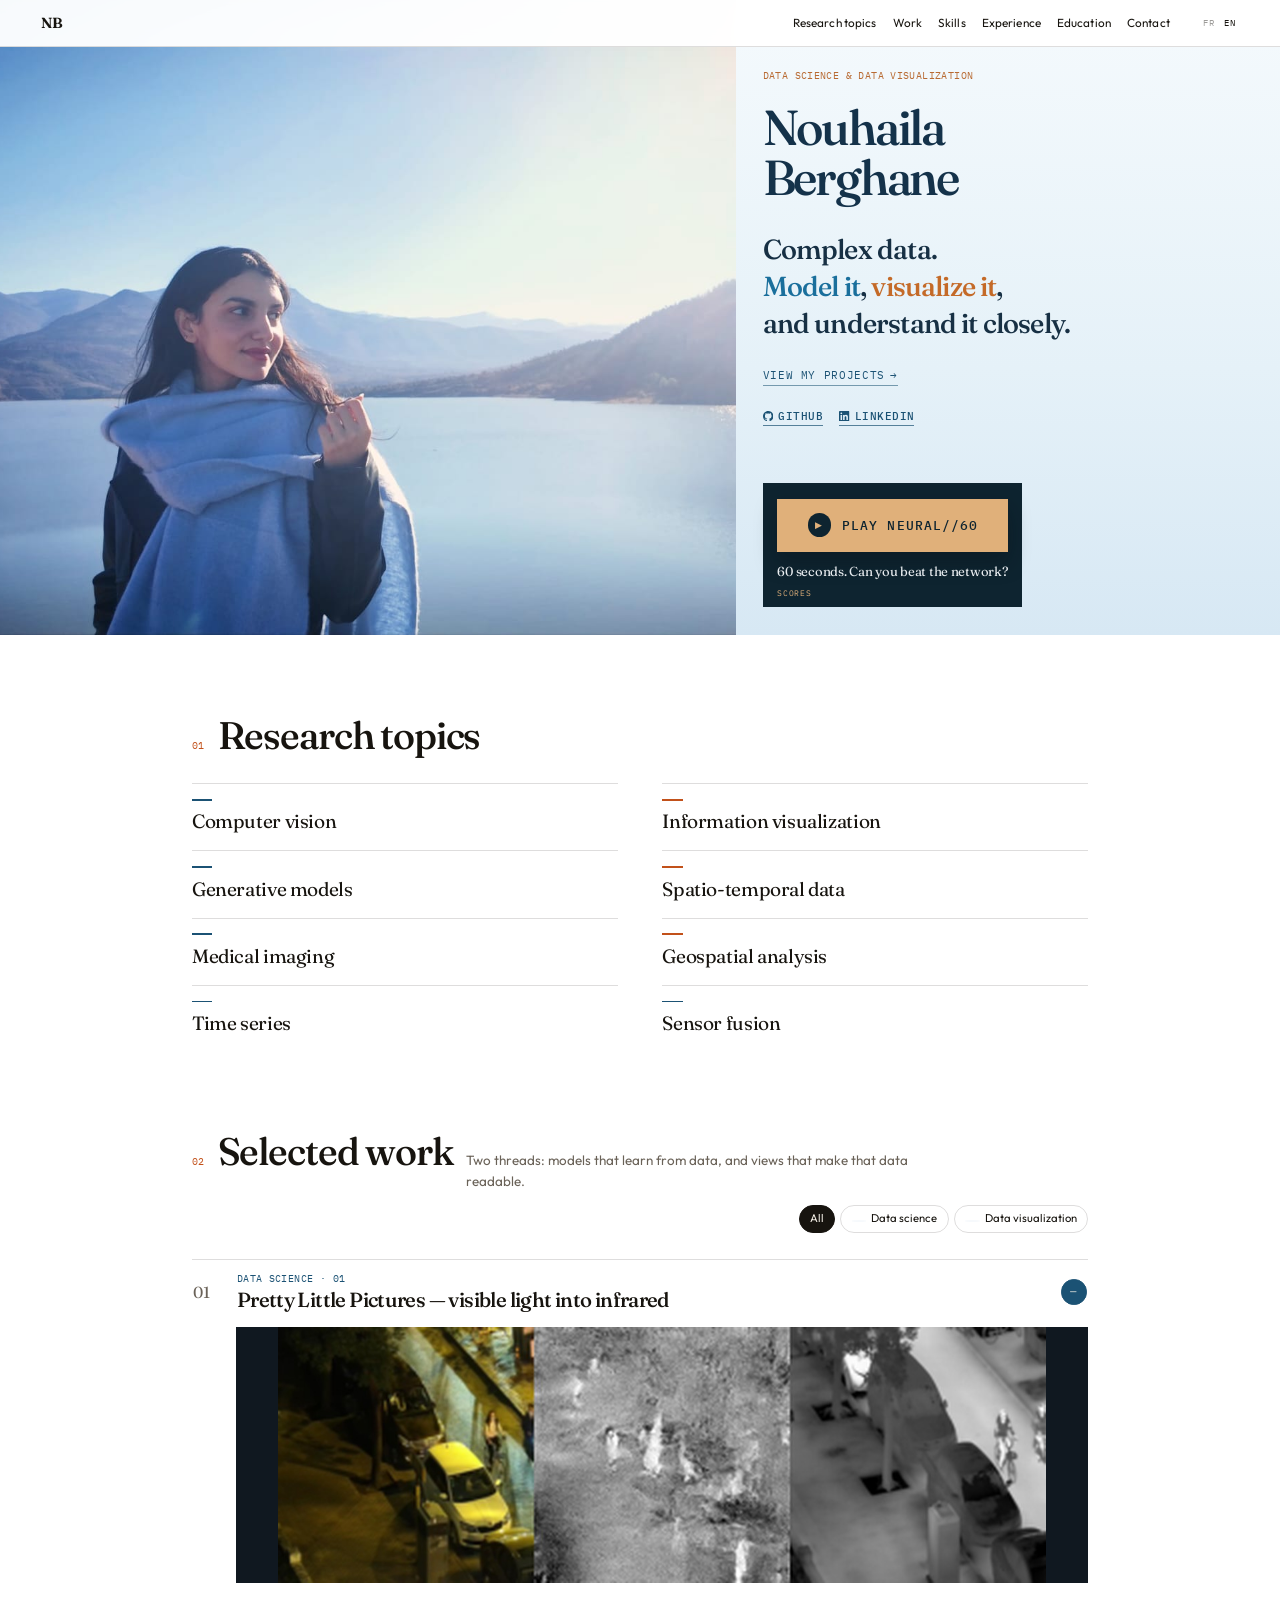
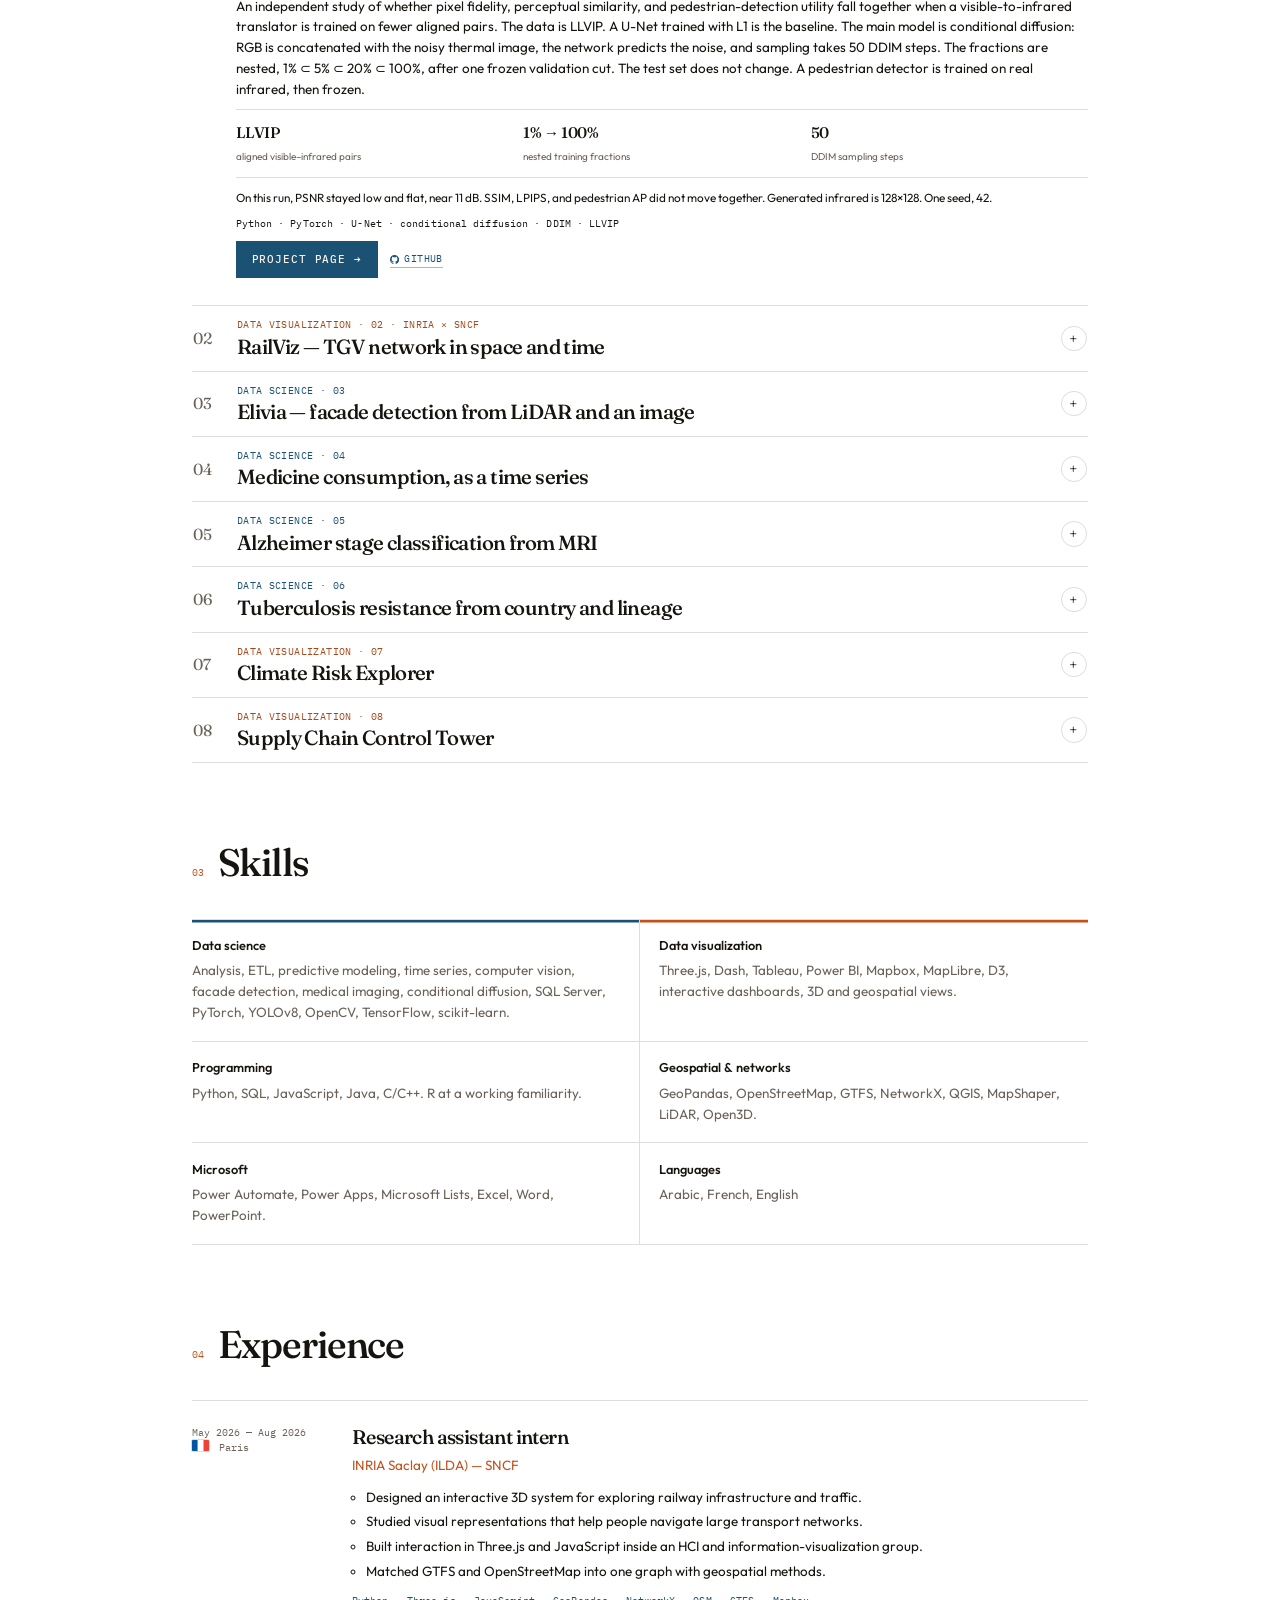
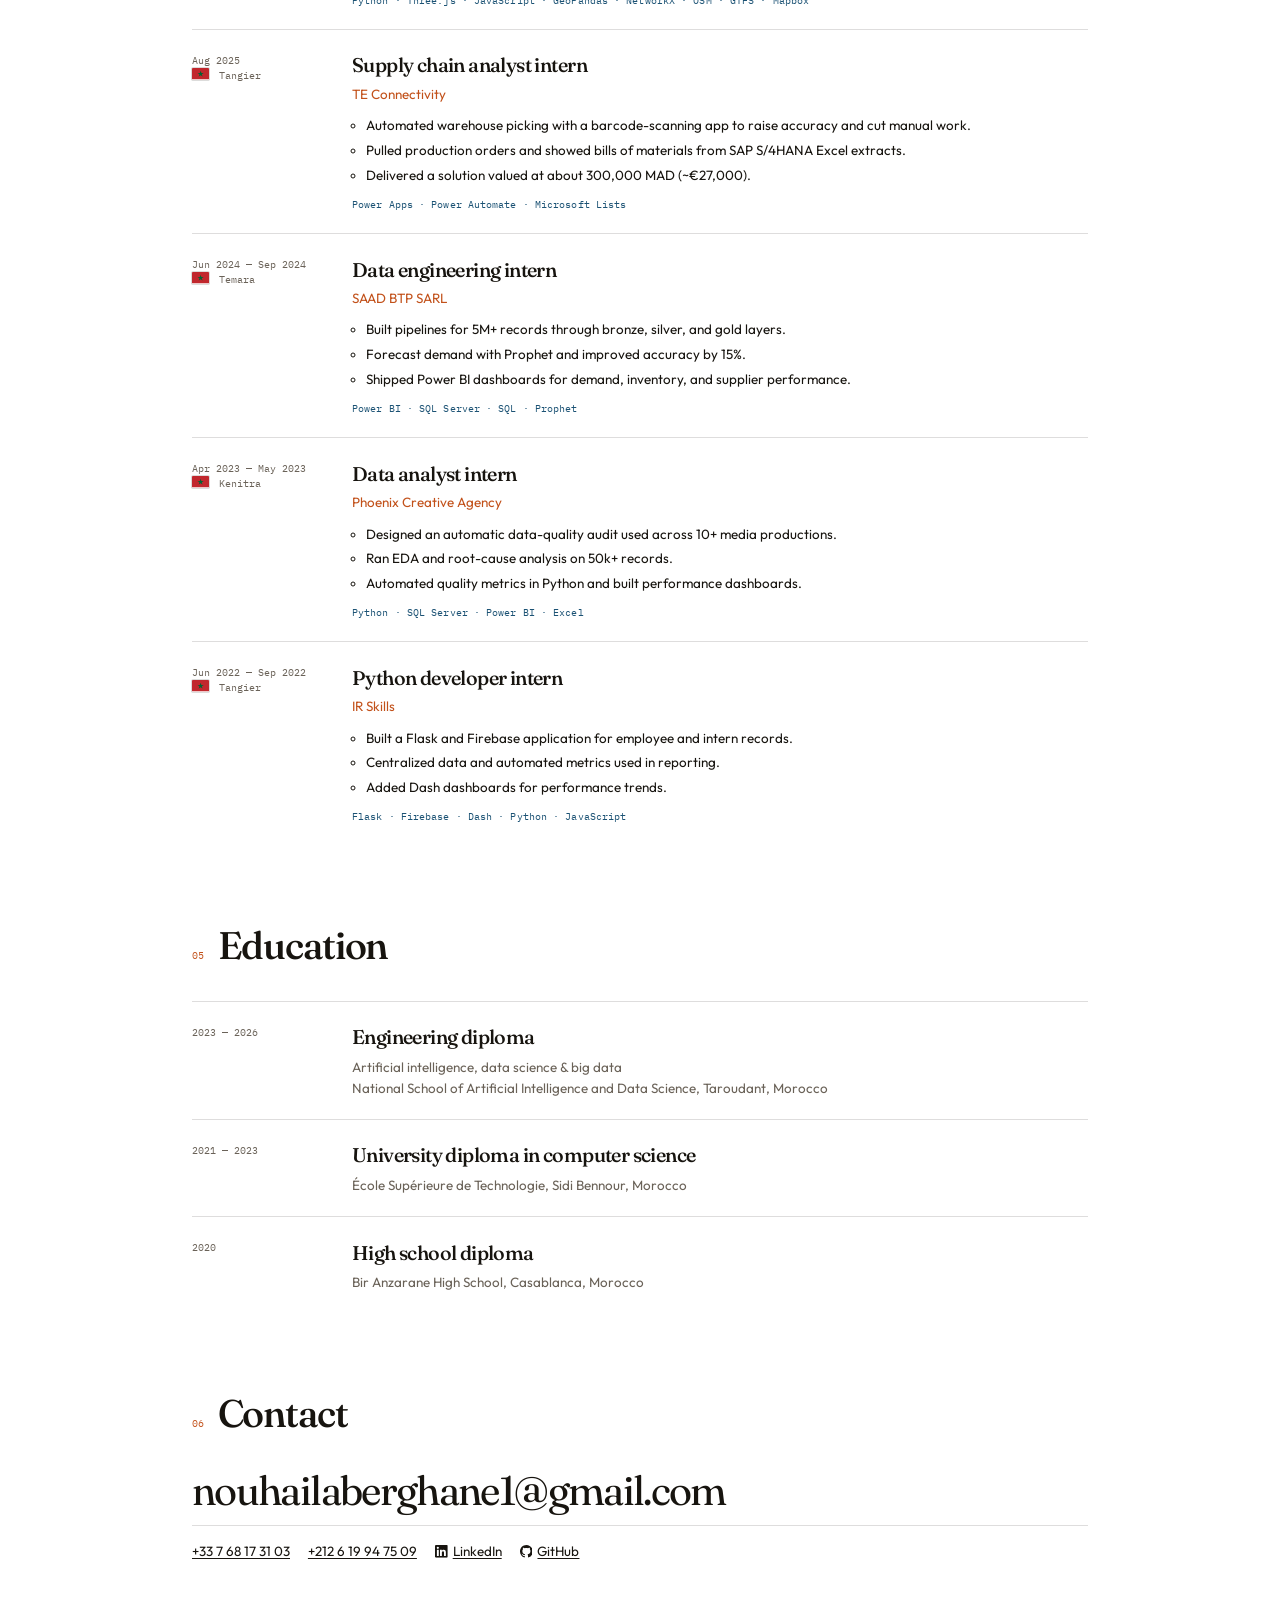
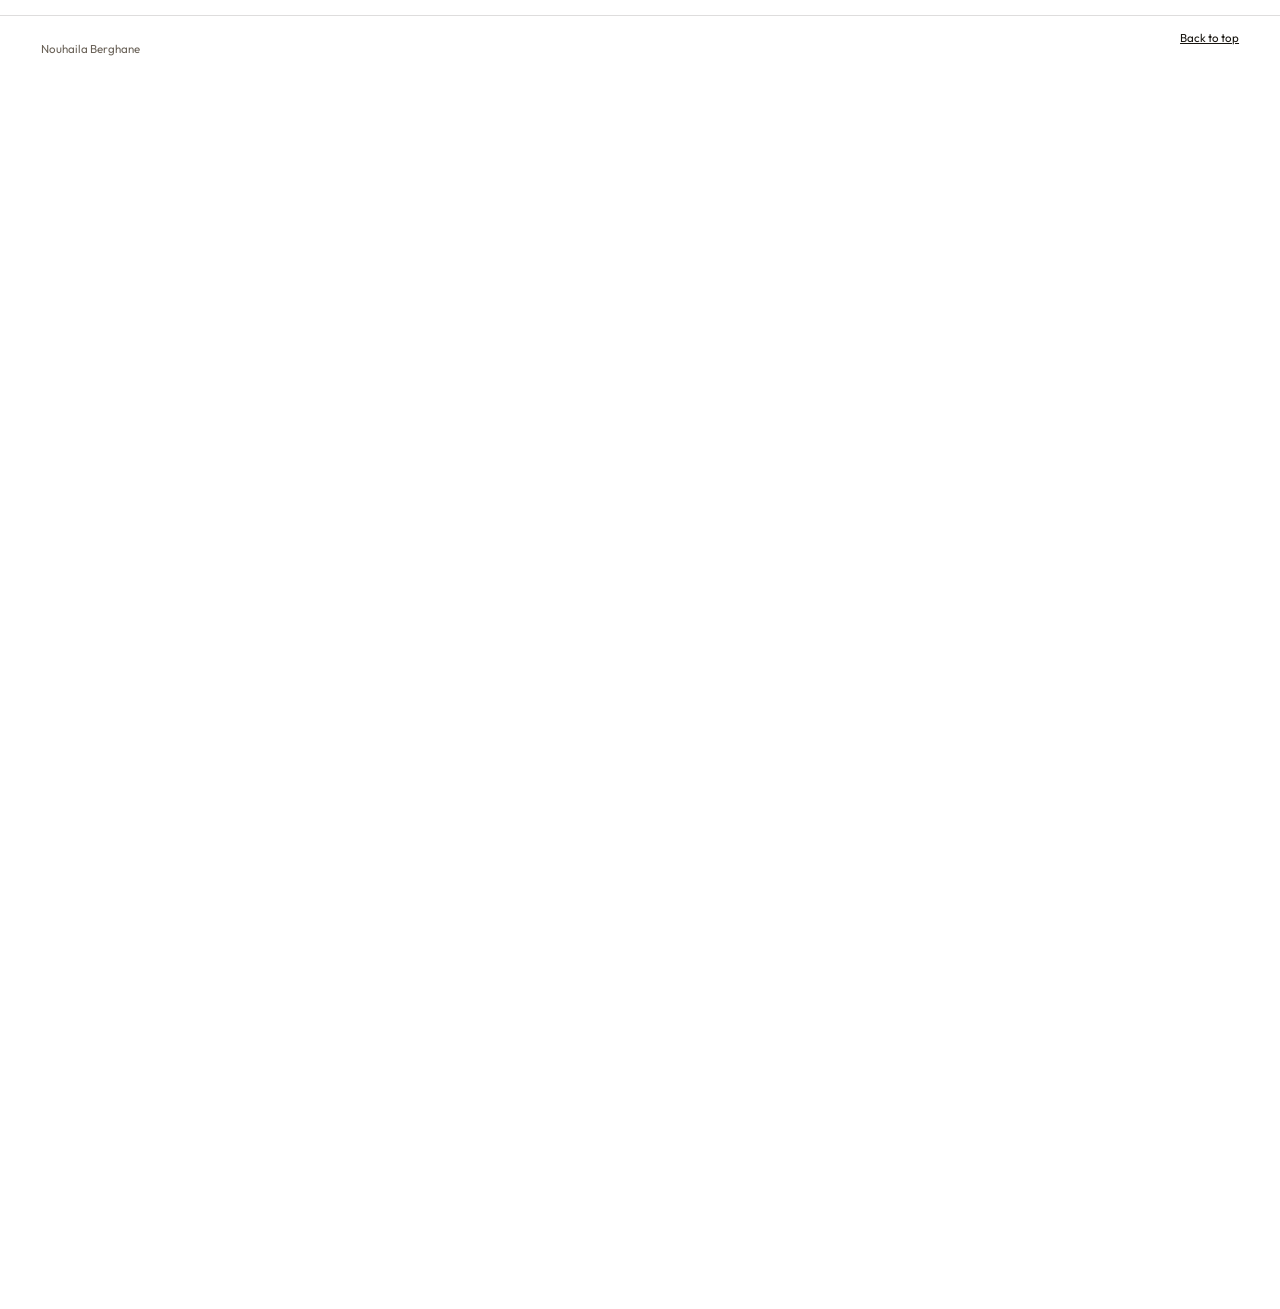
==== commit 331fbbad: "Refaire la présentation des projets et les sujets de recherche." ====
--- a/index.html
+++ b/index.html
@@ -18,7 +18,9 @@
   <header class="nav" id="top">
     <a class="nav-mark" href="#top">NB</a>
     <nav class="nav-links" id="nav-links" data-i18n-attr="aria-label:nav.aria" aria-label="Sections">
+      <a href="#interests" data-i18n="skill.int">Research topics</a>
       <a href="#work" data-i18n="nav.work">Work</a>
+      <a href="#skills" data-i18n="skills.title">Skills</a>
       <a href="#experience" data-i18n="nav.experience">Experience</a>
       <a href="#education" data-i18n="nav.education">Education</a>
       <a href="#contact" data-i18n="nav.contact">Contact</a>
@@ -92,40 +94,20 @@
       </div>
     </section>
 
-    <section class="skills" data-i18n-attr="aria-label:skills.aria" aria-label="Technical skills">
+    <section class="interests" id="interests">
       <div class="section-head">
         <p class="index">01</p>
-        <h2 data-i18n="skills.title">Skills</h2>
-      </div>
-      <ul class="skill-list">
-        <li class="skill-science">
-          <h3 data-i18n="skill.ds">Data science</h3>
-          <p data-i18n="skill.ds.body">Analysis, ETL, predictive modeling, time series, medical imaging, SQL Server, TensorFlow, scikit-learn.</p>
-        </li>
-        <li class="skill-viz">
-          <h3 data-i18n="skill.viz">Data visualization</h3>
-          <p data-i18n="skill.viz.body">Three.js, Dash, Tableau, Power BI, Mapbox, MapLibre, D3, interactive dashboards, 3D and geospatial views.</p>
-        </li>
-        <li>
-          <h3 data-i18n="skill.prog">Programming</h3>
-          <p data-i18n="skill.prog.body">Python, SQL, JavaScript, Java, C/C++. R at a working familiarity.</p>
-        </li>
-        <li>
-          <h3 data-i18n="skill.geo">Geospatial &amp; networks</h3>
-          <p data-i18n="skill.geo.body">GeoPandas, OpenStreetMap, GTFS, NetworkX, QGIS, MapShaper.</p>
-        </li>
-        <li>
-          <h3 data-i18n="skill.ms">Microsoft</h3>
-          <p data-i18n="skill.ms.body">Power Automate, Power Apps, Microsoft Lists, Excel, Word, PowerPoint.</p>
-        </li>
-        <li>
-          <h3 data-i18n="skill.int">Interests</h3>
-          <p data-i18n="skill.int.body">Data science and data visualization: predictive modeling, information visualization, interactive systems, and data-driven sensemaking.</p>
-        </li>
-        <li>
-          <h3 data-i18n="skill.lang">Languages</h3>
-          <p data-i18n="skill.lang.body">Arabic, French, English</p>
-        </li>
+        <h2 data-i18n="skill.int">Research topics</h2>
+      </div>
+      <ul class="interest-list">
+        <li data-i18n="int.vision">Computer vision</li>
+        <li class="interest-viz" data-i18n="int.viz">Information visualization</li>
+        <li data-i18n="int.gen">Generative models</li>
+        <li class="interest-viz" data-i18n="int.space">Spatio-temporal data</li>
+        <li data-i18n="int.imaging">Medical imaging</li>
+        <li class="interest-viz" data-i18n="int.geo">Geospatial analysis</li>
+        <li data-i18n="int.series">Time series</li>
+        <li data-i18n="int.fusion">Sensor fusion</li>
       </ul>
     </section>
 
@@ -141,15 +123,105 @@
         </div>
       </div>
 
-      <div class="lanes" id="cases">
-        <div class="lane lane--science">
-          <header class="lane-head">
-            <p data-i18n="lane.train">Train it</p>
-            <h3 data-i18n="lane.science">Data science</h3>
-          </header>
-        <article class="case" id="medicaments" data-cat="science">
-          <div class="case-visual" aria-hidden="true">
-            <span class="case-num">01</span>
+      <div class="work-list" id="cases">
+        <article class="project is-open" id="pretty-little-pictures" data-cat="science">
+          <h3 class="project-head">
+            <button class="project-toggle" type="button" aria-expanded="true" aria-controls="pretty-little-pictures-panel">
+              <span class="project-num">01</span>
+              <span class="project-meta">
+                <span class="kicker" data-i18n="plp.kicker">Data science · 01</span>
+                <span class="project-title" data-i18n="plp.title">Pretty Little Pictures — visible light into infrared</span>
+              </span>
+              <span class="project-sign" aria-hidden="true"></span>
+            </button>
+          </h3>
+          <div class="project-panel" id="pretty-little-pictures-panel">
+            <figure class="project-shot">
+              <img src="plp-overview.jpg" alt="">
+            </figure>
+            <p data-i18n="plp.body">An independent study of whether pixel fidelity, perceptual similarity, and pedestrian-detection utility fall together when a visible-to-infrared translator is trained on fewer aligned pairs. The data is LLVIP. A U-Net trained with L1 is the baseline. The main model is conditional diffusion: RGB is concatenated with the noisy thermal image, the network predicts the noise, and sampling takes 50 DDIM steps. The fractions are nested, 1% ⊂ 5% ⊂ 20% ⊂ 100%, after one frozen validation cut. The test set does not change. A pedestrian detector is trained on real infrared, then frozen.</p>
+            <ul class="metrics">
+              <li><strong>LLVIP</strong><span data-i18n="plp.m1">aligned visible–infrared pairs</span></li>
+              <li><strong>1% → 100%</strong><span data-i18n="plp.m2">nested training fractions</span></li>
+              <li><strong>50</strong><span data-i18n="plp.m3">DDIM sampling steps</span></li>
+            </ul>
+            <p class="note" data-i18n="plp.note">On this run, PSNR stayed low and flat, near 11 dB. SSIM, LPIPS, and pedestrian AP did not move together. Generated infrared is 128×128. One seed, 42.</p>
+            <p class="stack">Python · PyTorch · U-Net · conditional diffusion · DDIM · LLVIP</p>
+            <p class="case-link"><a class="case-page" href="https://nouhaila-builds.github.io/Pretty-Little-Pictures-/" rel="noopener noreferrer"><span data-i18n="plp.page">Project page</span><span class="try-arrow" aria-hidden="true">→</span></a><a href="https://github.com/nouhaila-builds/Pretty-Little-Pictures" rel="noopener noreferrer"><svg class="brand-icon" viewBox="0 0 16 16" aria-hidden="true"><use href="#icon-gh"/></svg>GitHub</a></p>
+          </div>
+        </article>
+
+        <article class="project" id="railviz" data-cat="viz">
+          <h3 class="project-head">
+            <button class="project-toggle" type="button" aria-expanded="false" aria-controls="railviz-panel">
+              <span class="project-num">02</span>
+              <span class="project-meta">
+                <span class="kicker" data-i18n="rail.kicker">Data visualization · 02 · INRIA × SNCF</span>
+                <span class="project-title" data-i18n="rail.title">RailViz — TGV network in space and time</span>
+              </span>
+              <span class="project-sign" aria-hidden="true"></span>
+            </button>
+          </h3>
+          <div class="project-panel" id="railviz-panel" hidden>
+            <figure class="project-shot">
+              <img src="railviz-overview.jpg" alt="">
+            </figure>
+            <p class="case-logos">
+              <img src="inria-logo.png" alt="Inria" width="88" height="27">
+              <img src="sncf-logo.svg" alt="SNCF" width="52" height="27">
+            </p>
+            <p data-i18n="rail.body">Research internship at INRIA Saclay, team ILDA, with SNCF. JavaScript, Mapbox GL, and Three.js draw an interactive 2D map and a 3D space-time cube of railway infrastructure and traffic. Python, GeoPandas, and NetworkX match heterogeneous GTFS timetables to OpenStreetMap geometries, so a train’s path is both a place and a schedule.</p>
+            <ul class="metrics">
+              <li><strong>2D + 3D</strong><span data-i18n="rail.m1">map and space-time cube</span></li>
+              <li><strong>GTFS × OSM</strong><span data-i18n="rail.m2">matched network</span></li>
+              <li><strong>ILDA</strong><span data-i18n="rail.m3">HCI &amp; visualization</span></li>
+            </ul>
+            <p class="note" data-i18n="rail.note">Interaction design is the research question: which visual representations help someone navigate a national rail network without losing the geography or the clock.</p>
+            <p class="stack">JavaScript · Mapbox GL · Three.js · Python · GeoPandas · NetworkX · GTFS · OpenStreetMap</p>
+            <p class="case-link"><a class="case-video" href="https://youtu.be/l5-ilOwbPVo" target="_blank" rel="noopener noreferrer"><span aria-hidden="true">▶</span><span data-i18n="rail.video">Watch</span></a><a class="case-try" href="https://railviz-224ad8.gitlabpages.inria.fr/viz/" rel="noopener noreferrer"><span data-i18n="rail.view">Try it</span><span class="try-arrow" aria-hidden="true">→</span></a></p>
+          </div>
+        </article>
+
+        <article class="project" id="elivia" data-cat="science">
+          <h3 class="project-head">
+            <button class="project-toggle" type="button" aria-expanded="false" aria-controls="elivia-panel">
+              <span class="project-num">03</span>
+              <span class="project-meta">
+                <span class="kicker" data-i18n="fac.kicker">Data science · 03</span>
+                <span class="project-title" data-i18n="fac.title">Elivia — facade detection from LiDAR and an image</span>
+              </span>
+              <span class="project-sign" aria-hidden="true"></span>
+            </button>
+          </h3>
+          <div class="project-panel" id="elivia-panel" hidden>
+            <figure class="project-shot">
+              <img src="elivia-overview.jpg?v=2" alt="">
+            </figure>
+            <p data-i18n="fac.body">A vision pipeline that detects facades by joining a LiDAR point cloud with a photograph. YOLOv8 detects facades in the image. Open3D extracts vertical planes from the cloud. When a camera calibration exists, fusion projects those planes onto the image and keeps the detections that agree. KITTI-360 supplies the training images. nuScenes mini supplies a real camera–LiDAR calibration. Pseudo-labels are projected from the LiDAR onto the pictures.</p>
+            <ul class="metrics">
+              <li><strong>LiDAR + image</strong><span data-i18n="fac.m1">one facade, two sensors</span></li>
+              <li><strong>YOLOv8</strong><span data-i18n="fac.m2">2D detection</span></li>
+              <li><strong>KITTI-360 · nuScenes</strong><span data-i18n="fac.m3">training set and calibration</span></li>
+            </ul>
+            <p class="note" data-i18n="fac.note">The 2025 version detected planes and boxes. The 2026 version adds KITTI-360, nuScenes calibration, and LiDAR-projected pseudo-labels. Weights and the large datasets stay off GitHub.</p>
+            <p class="stack">Python · PyTorch · YOLOv8 · OpenCV · Open3D · nuScenes · KITTI-360</p>
+            <p class="case-link"><a href="https://github.com/nouhaila-builds/ELIVIA----LiDAR-and-image-facade-detection" rel="noopener noreferrer"><svg class="brand-icon" viewBox="0 0 16 16" aria-hidden="true"><use href="#icon-gh"/></svg>GitHub</a></p>
+          </div>
+        </article>
+
+        <article class="project" id="medicaments" data-cat="science">
+          <h3 class="project-head">
+            <button class="project-toggle" type="button" aria-expanded="false" aria-controls="medicaments-panel">
+              <span class="project-num">04</span>
+              <span class="project-meta">
+                <span class="kicker" data-i18n="med.kicker">Data science · 04</span>
+                <span class="project-title" data-i18n="med.title">Medicine consumption, as a time series</span>
+              </span>
+              <span class="project-sign" aria-hidden="true"></span>
+            </button>
+          </h3>
+          <div class="project-panel" id="medicaments-panel" hidden>
+            <figure class="project-shot project-shot--diagram">
             <svg viewBox="0 0 420 280" class="diagram">
               <path d="M32 200 C 70 190, 90 120, 130 140 S 190 210, 230 150 S 300 70, 360 110" class="series"/>
               <path d="M250 150 C 290 120, 320 90, 390 96" class="forecast"/>
@@ -158,10 +230,7 @@
               <line x1="250" y1="40" x2="250" y2="230" class="split"/>
               <text x="258" y="56" class="svg-label" data-i18n="svg.forecast">forecast</text>
             </svg>
-          </div>
-          <div class="case-body">
-            <p class="kicker" data-i18n="med.kicker">Data science · 01</p>
-            <h3 data-i18n="med.title">Medicine consumption, as a time series</h3>
+            </figure>
             <p data-i18n="med.body">Forecasting dispensed volume from Open Medic with pandas, NumPy, and a Jupyter pipeline. Rows are projected onto a calendar and aggregated into a daily series. Features are calendar cycles, lags, and rolling statistics. statsmodels, scikit-learn, and XGBoost share one chronological split — 70 / 15 / 15 — so the future never leaks into training. TensorFlow stays optional, and only for the LSTM.</p>
             <ul class="metrics">
               <li><strong>Open Medic</strong><span data-i18n="med.m1">daily volume series</span></li>
@@ -174,25 +243,21 @@
           </div>
         </article>
 
-        <article class="case" id="alzheimer" data-cat="science">
-          <div class="case-visual" aria-hidden="true">
-            <span class="case-num">02</span>
-            <svg viewBox="0 0 420 280" class="diagram">
-              <rect x="36" y="28" width="150" height="110" rx="8" class="frame"/>
-              <rect x="52" y="44" width="118" height="78" rx="40" class="scan"/>
-              <circle cx="118" cy="82" r="18" class="scan-core"/>
-              <rect x="214" y="28" width="150" height="110" rx="8" class="frame"/>
-              <rect x="230" y="44" width="118" height="78" rx="40" class="scan dim"/>
-              <circle cx="278" cy="78" r="10" class="mark"/>
-              <rect x="36" y="154" width="150" height="98" rx="8" class="frame"/>
-              <rect x="214" y="154" width="150" height="98" rx="8" class="frame"/>
-              <path d="M70 210c24-28 50-28 74 0" class="wave"/>
-              <path d="M248 214c22-18 46-8 70 6" class="wave"/>
-            </svg>
-          </div>
-          <div class="case-body">
-            <p class="kicker" data-i18n="alz.kicker">Data science · 02</p>
-            <h3 data-i18n="alz.title">Alzheimer stage classification from MRI</h3>
+        <article class="project" id="alzheimer" data-cat="science">
+          <h3 class="project-head">
+            <button class="project-toggle" type="button" aria-expanded="false" aria-controls="alzheimer-panel">
+              <span class="project-num">05</span>
+              <span class="project-meta">
+                <span class="kicker" data-i18n="alz.kicker">Data science · 05</span>
+                <span class="project-title" data-i18n="alz.title">Alzheimer stage classification from MRI</span>
+              </span>
+              <span class="project-sign" aria-hidden="true"></span>
+            </button>
+          </h3>
+          <div class="project-panel" id="alzheimer-panel" hidden>
+            <figure class="project-shot">
+              <img src="alzheimer-overview.jpg" alt="">
+            </figure>
             <p data-i18n="alz.body">A four-class image model in TensorFlow and Keras that places a brain MRI into NonDemented, Very Mild, Mild, or Moderate dementia. scikit-learn builds the stratified 70 / 15 / 15 split. The public set holds about 44,000 already augmented scans. Class weights come from the training fold only, with early stopping on validation. The reference comparison trains SimpleCNN from scratch against an ImageNet ResNet50. VGG16, AdvancedCNN, and MultiScaleCNN are the other architectures on the same bench.</p>
             <ul class="metrics">
               <li><strong>~44k</strong><span data-i18n="alz.m1">MRI scans</span></li>
@@ -205,26 +270,21 @@
           </div>
         </article>
 
-        <article class="case" id="tuberculosis" data-cat="science">
-          <div class="case-visual" aria-hidden="true">
-            <span class="case-num">03</span>
-            <svg viewBox="0 0 420 280" class="diagram">
-              <g class="dots">
-                <circle cx="70" cy="70" r="5"/><circle cx="110" cy="96" r="7"/><circle cx="150" cy="60" r="4"/>
-                <circle cx="190" cy="110" r="9"/><circle cx="240" cy="78" r="6"/><circle cx="280" cy="130" r="5"/>
-                <circle cx="90" cy="150" r="4"/><circle cx="140" cy="170" r="8"/><circle cx="200" cy="190" r="5"/>
-                <circle cx="260" cy="180" r="11"/><circle cx="320" cy="90" r="4"/><circle cx="340" cy="160" r="6"/>
-              </g>
-              <path d="M48 230h324" class="axis"/>
-              <rect x="48" y="214" width="70" height="16" class="bar"/>
-              <rect x="132" y="188" width="70" height="42" class="bar accent"/>
-              <rect x="216" y="184" width="70" height="46" class="bar accent"/>
-              <rect x="300" y="180" width="70" height="50" class="bar accent"/>
-            </svg>
-          </div>
-          <div class="case-body">
-            <p class="kicker" data-i18n="tb.kicker">Data science · 03</p>
-            <h3 data-i18n="tb.title">Tuberculosis resistance from country and lineage</h3>
+        <article class="project" id="tuberculosis" data-cat="science">
+          <h3 class="project-head">
+            <button class="project-toggle" type="button" aria-expanded="false" aria-controls="tuberculosis-panel">
+              <span class="project-num">06</span>
+              <span class="project-meta">
+                <span class="kicker" data-i18n="tb.kicker">Data science · 06</span>
+                <span class="project-title" data-i18n="tb.title">Tuberculosis resistance from country and lineage</span>
+              </span>
+              <span class="project-sign" aria-hidden="true"></span>
+            </button>
+          </h3>
+          <div class="project-panel" id="tuberculosis-panel" hidden>
+            <figure class="project-shot project-shot--light">
+              <img src="tuberculosis-overview.jpg" alt="">
+            </figure>
             <p data-i18n-html="tb.body">Afro-TB holds 13,681 African isolates of <em>Mycobacterium tuberculosis</em> across 25 countries and 9 lineages. pandas prepares the table. scikit-learn fits logistic regression, KNN, and a random forest on country and lineage alone, with NumPy, SciPy, matplotlib, and seaborn around the figures. The 157 resistance mutations already define the published drug profile, so the models never see them. They beat a majority-class baseline. The signal sits mostly in country, then lineage 2.</p>
             <ul class="metrics">
               <li><strong>0.775</strong><span data-i18n="tb.m1">random forest AUC</span></li>
@@ -237,46 +297,21 @@
           </div>
         </article>
 
-        </div>
-        <div class="lane lane--viz">
-          <header class="lane-head">
-            <p data-i18n="lane.show">Show it</p>
-            <h3 data-i18n="lane.viz">Data visualization</h3>
-          </header>
-        <article class="case" id="railviz" data-cat="viz">
-          <div class="case-visual case-visual--shot" aria-hidden="true">
-            <img src="railviz-overview.jpg" alt="">
-            <span class="case-num">04</span>
-          </div>
-          <a class="case-video" href="https://youtu.be/l5-ilOwbPVo" target="_blank" rel="noopener noreferrer"><span aria-hidden="true">▶</span><span data-i18n="rail.video">Watch</span></a>
-          <div class="case-body">
-            <p class="case-logos">
-              <img src="inria-logo.png" alt="Inria" width="88" height="27">
-              <img src="sncf-logo.svg" alt="SNCF" width="52" height="27">
-            </p>
-            <p class="kicker" data-i18n="rail.kicker">Data visualization · 04 · INRIA × SNCF</p>
-            <h3 data-i18n="rail.title">RailViz — TGV network in space and time</h3>
-            <p data-i18n="rail.body">Research internship at INRIA Saclay, team ILDA, with SNCF. JavaScript, Mapbox GL, and Three.js draw an interactive 2D map and a 3D space-time cube of railway infrastructure and traffic. Python, GeoPandas, and NetworkX match heterogeneous GTFS timetables to OpenStreetMap geometries, so a train’s path is both a place and a schedule.</p>
-            <ul class="metrics">
-              <li><strong>2D + 3D</strong><span data-i18n="rail.m1">map and space-time cube</span></li>
-              <li><strong>GTFS × OSM</strong><span data-i18n="rail.m2">matched network</span></li>
-              <li><strong>ILDA</strong><span data-i18n="rail.m3">HCI &amp; visualization</span></li>
-            </ul>
-            <p class="note" data-i18n="rail.note">Interaction design is the research question: which visual representations help someone navigate a national rail network without losing the geography or the clock.</p>
-            <p class="stack">JavaScript · Mapbox GL · Three.js · Python · GeoPandas · NetworkX · GTFS · OpenStreetMap</p>
-            <p class="case-link"><a class="case-try" href="https://railviz-224ad8.gitlabpages.inria.fr/viz/" rel="noopener noreferrer"><span data-i18n="rail.view">Try it</span><span class="try-arrow" aria-hidden="true">→</span></a></p>
-          </div>
-        </article>
-
-        <article class="case" id="climate" data-cat="viz">
-          <div class="case-visual case-visual--shot" aria-hidden="true">
-            <img src="climate-overview.jpg" alt="">
-            <span class="case-num">05</span>
-          </div>
-          <a class="case-video" href="https://youtu.be/nY1giLnCHjM" target="_blank" rel="noopener noreferrer"><span aria-hidden="true">▶</span><span data-i18n="cli.video">Watch</span></a>
-          <div class="case-body">
-            <p class="kicker" data-i18n="cli.kicker">Data visualization · 05</p>
-            <h3>Climate Risk Explorer</h3>
+        <article class="project" id="climate" data-cat="viz">
+          <h3 class="project-head">
+            <button class="project-toggle" type="button" aria-expanded="false" aria-controls="climate-panel">
+              <span class="project-num">07</span>
+              <span class="project-meta">
+                <span class="kicker" data-i18n="cli.kicker">Data visualization · 07</span>
+                <span class="project-title">Climate Risk Explorer</span>
+              </span>
+              <span class="project-sign" aria-hidden="true"></span>
+            </button>
+          </h3>
+          <div class="project-panel" id="climate-panel" hidden>
+            <figure class="project-shot">
+              <img src="climate-overview.jpg" alt="">
+            </figure>
             <p data-i18n="cli.body">An atlas in React and TypeScript, built with Vite, for one question: how climate risk changes across regions, hazards, and four decades. MapLibre draws the globe, D3 draws the fingerprint and the trends, Framer Motion handles the motion, and Zustand keeps the map, the playhead, and the selected country on one state. FastAPI and NumPy serve the series. Spain, extreme heat, and 2005–2025 follow the reader from the globe into a fingerprint, a trend, a comparison, and a written investigation. Up to four territories sit on the same scale.</p>
             <ul class="metrics">
               <li><strong>1980–2025</strong><span data-i18n="cli.m1">complete years</span></li>
@@ -285,19 +320,25 @@
             </ul>
             <p class="note" data-i18n="cli.note">Temperature is ERA5 via Our World in Data. Heat days, drought, precipitation, flood, wildfire, and storm are a documented simulation and labeled as such. Missing years stay missing.</p>
             <p class="stack">React · TypeScript · Vite · MapLibre · D3 · Framer Motion · Zustand · FastAPI · NumPy</p>
-            <p class="case-link"><a href="https://github.com/nouhaila-builds/Climate-Risk-Explorer" rel="noopener noreferrer"><svg class="brand-icon" viewBox="0 0 16 16" aria-hidden="true"><use href="#icon-gh"/></svg>GitHub</a></p>
-          </div>
-        </article>
-
-        <article class="case" id="supply" data-cat="viz">
-          <div class="case-visual case-visual--shot" aria-hidden="true">
-            <img src="supply-overview.jpg" alt="">
-            <span class="case-num">06</span>
-          </div>
-          <a class="case-video" href="https://youtu.be/Xu6fRZpPhWM" target="_blank" rel="noopener noreferrer"><span aria-hidden="true">▶</span><span data-i18n="sup.video">Watch</span></a>
-          <div class="case-body">
-            <p class="kicker" data-i18n="sup.kicker">Data visualization · 06</p>
-            <h3>Supply Chain Control Tower</h3>
+            <p class="case-link"><a class="case-video" href="https://youtu.be/nY1giLnCHjM" target="_blank" rel="noopener noreferrer"><span aria-hidden="true">▶</span><span data-i18n="cli.video">Watch</span></a><a href="https://github.com/nouhaila-builds/Climate-Risk-Explorer" rel="noopener noreferrer"><svg class="brand-icon" viewBox="0 0 16 16" aria-hidden="true"><use href="#icon-gh"/></svg>GitHub</a></p>
+          </div>
+        </article>
+
+        <article class="project" id="supply" data-cat="viz">
+          <h3 class="project-head">
+            <button class="project-toggle" type="button" aria-expanded="false" aria-controls="supply-panel">
+              <span class="project-num">08</span>
+              <span class="project-meta">
+                <span class="kicker" data-i18n="sup.kicker">Data visualization · 08</span>
+                <span class="project-title">Supply Chain Control Tower</span>
+              </span>
+              <span class="project-sign" aria-hidden="true"></span>
+            </button>
+          </h3>
+          <div class="project-panel" id="supply-panel" hidden>
+            <figure class="project-shot">
+              <img src="supply-overview.jpg" alt="">
+            </figure>
             <p data-i18n="sup.body">A single investigation in React, TypeScript, and Tailwind, instead of five dashboards: Overview, Detect, Investigate, Trace. MapLibre, D3, and Plotly share one Zustand selection with the KPIs, the alerts, and the order timeline. FastAPI, pandas, NumPy, NetworkX, and scikit-learn aggregate every number from the tables. The analyst sees the health of a European network, then follows an anomaly down to one shipment. No sentence is written by a language model.</p>
             <ul class="metrics">
               <li><strong>30k</strong><span data-i18n="sup.m1">orders</span></li>
@@ -306,18 +347,49 @@
             </ul>
             <p class="note" data-i18n="sup.note">The network is synthetic, seed 42, with five injected disruptions the detectors have to find from timestamps, cost, and stock. Detection is statistical: z-scores, an interquartile fence, and a linear cost residual.</p>
             <p class="stack">React · TypeScript · Tailwind · MapLibre · D3 · Plotly · Zustand · FastAPI · pandas · NumPy · NetworkX · scikit-learn</p>
-            <p class="case-link"><a href="https://github.com/nouhaila-builds/Supply-Chain-Control-Tower" rel="noopener noreferrer"><svg class="brand-icon" viewBox="0 0 16 16" aria-hidden="true"><use href="#icon-gh"/></svg>GitHub</a></p>
-          </div>
-        </article>
-
-        </div>
+            <p class="case-link"><a class="case-video" href="https://youtu.be/Xu6fRZpPhWM" target="_blank" rel="noopener noreferrer"><span aria-hidden="true">▶</span><span data-i18n="sup.video">Watch</span></a><a href="https://github.com/nouhaila-builds/Supply-Chain-Control-Tower" rel="noopener noreferrer"><svg class="brand-icon" viewBox="0 0 16 16" aria-hidden="true"><use href="#icon-gh"/></svg>GitHub</a></p>
+          </div>
+        </article>
       </div>
       <p class="empty" id="empty" data-i18n="empty" hidden>No projects in this filter.</p>
+    </section>
+
+    <section class="skills" id="skills" data-i18n-attr="aria-label:skills.aria" aria-label="Technical skills">
+      <div class="section-head">
+        <p class="index">03</p>
+        <h2 data-i18n="skills.title">Skills</h2>
+      </div>
+      <ul class="skill-list">
+        <li class="skill-science">
+          <h3 data-i18n="skill.ds">Data science</h3>
+          <p data-i18n="skill.ds.body">Analysis, ETL, predictive modeling, time series, computer vision, facade detection, medical imaging, conditional diffusion, SQL Server, PyTorch, YOLOv8, OpenCV, TensorFlow, scikit-learn.</p>
+        </li>
+        <li class="skill-viz">
+          <h3 data-i18n="skill.viz">Data visualization</h3>
+          <p data-i18n="skill.viz.body">Three.js, Dash, Tableau, Power BI, Mapbox, MapLibre, D3, interactive dashboards, 3D and geospatial views.</p>
+        </li>
+        <li>
+          <h3 data-i18n="skill.prog">Programming</h3>
+          <p data-i18n="skill.prog.body">Python, SQL, JavaScript, Java, C/C++. R at a working familiarity.</p>
+        </li>
+        <li>
+          <h3 data-i18n="skill.geo">Geospatial &amp; networks</h3>
+          <p data-i18n="skill.geo.body">GeoPandas, OpenStreetMap, GTFS, NetworkX, QGIS, MapShaper, LiDAR, Open3D.</p>
+        </li>
+        <li>
+          <h3 data-i18n="skill.ms">Microsoft</h3>
+          <p data-i18n="skill.ms.body">Power Automate, Power Apps, Microsoft Lists, Excel, Word, PowerPoint.</p>
+        </li>
+        <li>
+          <h3 data-i18n="skill.lang">Languages</h3>
+          <p data-i18n="skill.lang.body">Arabic, French, English</p>
+        </li>
+      </ul>
     </section>
 
     <section class="experience" id="experience">
       <div class="section-head">
-        <p class="index">03</p>
+        <p class="index">04</p>
         <h2 data-i18n="exp.title">Experience</h2>
       </div>
       <ol class="timeline">
@@ -392,7 +464,7 @@
 
     <section class="education" id="education">
       <div class="section-head">
-        <p class="index">04</p>
+        <p class="index">05</p>
         <h2 data-i18n="edu.title">Education</h2>
       </div>
       <ol class="schools">
@@ -422,7 +494,7 @@
 
     <section class="contact" id="contact">
       <div class="section-head">
-        <p class="index">05</p>
+        <p class="index">06</p>
         <h2 data-i18n="contact.title">Contact</h2>
       </div>
       <a class="mail" href="mailto:nouhailaberghane1@gmail.com">nouhailaberghane1@gmail.com</a>
--- a/styles.css
+++ b/styles.css
@@ -407,11 +407,11 @@
   white-space: nowrap;
 }
 
-.section-head, .skills, .work, .experience, .education, .contact, .colophon {
+.section-head, .interests, .skills, .work, .experience, .education, .contact, .colophon {
   padding-left: var(--pad);
   padding-right: var(--pad);
 }
-.skills, .work, .experience, .education { padding-top: 5.5rem; }
+.interests, .skills, .work, .experience, .education { padding-top: 5.5rem; }
 .section-head {
   display: flex;
   align-items: baseline;
@@ -428,7 +428,7 @@
   color: var(--muted);
   max-width: 38rem;
 }
-.section-head h2, .case h3, .timeline h3, .schools h3 {
+.section-head h2, .project-title, .timeline h3, .schools h3 {
   font-family: var(--serif);
   font-weight: 520;
   letter-spacing: -0.03em;
@@ -438,8 +438,37 @@
   margin: 0;
 }
 .index { color: var(--copper); margin: 0; }
-
-.skills, .work, .experience, .education, .contact {
+.interests .section-head { margin-bottom: 1.4rem; }
+.interest-list {
+  list-style: none;
+  margin: 0 auto;
+  padding: 0;
+  max-width: var(--max);
+  display: grid;
+  grid-template-columns: 1fr 1fr;
+  column-gap: 3.5rem;
+}
+.interest-list li {
+  margin: 0;
+  padding: 1.15rem 0 1.25rem;
+  border-top: 1px solid var(--line);
+  font-family: var(--serif);
+  font-weight: 400;
+  font-size: clamp(1.2rem, 2vw, 1.5rem);
+  line-height: 1.3;
+  letter-spacing: -0.02em;
+}
+.interest-list li::before {
+  content: "";
+  display: block;
+  width: 1.6rem;
+  height: 2px;
+  margin-bottom: 0.7rem;
+  background: var(--pine);
+}
+.interest-list li.interest-viz::before { background: var(--copper); }
+
+.interests, .skills, .work, .experience, .education, .contact {
   max-width: calc(var(--max) + 2 * var(--pad));
   margin: 0 auto;
 }
@@ -503,99 +532,97 @@
   outline-offset: 3px;
 }
 
-.lanes {
+.work-list {
   max-width: var(--max);
   margin: 0 auto;
+  border-top: 1px solid var(--line);
+}
+.project { border-bottom: 1px solid var(--line); }
+.project-head { margin: 0; font-size: inherit; font-weight: inherit; }
+.project-toggle {
   display: grid;
-  grid-template-columns: 1fr 1fr;
-  gap: 1.5rem 1.75rem;
-  align-items: start;
-}
-.lanes:has(> .lane[hidden]) { grid-template-columns: 1fr; }
-.lane-head { margin: 0 0 1rem; }
-.lane-head p {
-  margin: 0;
-  font-family: var(--mono);
-  font-size: 0.72rem;
-  letter-spacing: 0.08em;
-  text-transform: uppercase;
-}
-.lane--science .lane-head { color: var(--pine); }
-.lane--viz .lane-head { color: #a34a1c; }
-.lane-head h3 {
-  margin: 0.15rem 0 0;
+  grid-template-columns: 2.4rem minmax(0, 1fr) auto;
+  gap: 0.35rem 1rem;
+  align-items: center;
+  width: 100%;
+  padding: 0.95rem 0.1rem;
+  border: 0;
+  background: transparent;
+  color: inherit;
+  text-align: left;
+  cursor: pointer;
+  font: inherit;
+  font-weight: 400;
+}
+.project-toggle:hover .project-title { color: var(--pine); }
+.project[data-cat="viz"] .project-toggle:hover .project-title { color: #a34a1c; }
+.project-toggle:focus-visible {
+  outline: 2px solid var(--copper);
+  outline-offset: 3px;
+}
+.project-num {
   font-family: var(--serif);
-  font-weight: 520;
-  font-size: clamp(1.7rem, 2.4vw, 2.2rem);
+  font-size: 1.25rem;
+  letter-spacing: -0.04em;
+  color: var(--muted);
+}
+.project-meta { display: flex; flex-direction: column; gap: 0.12rem; min-width: 0; }
+.project-meta .kicker { margin: 0; }
+.project-title {
+  font-size: clamp(1.25rem, 2vw, 1.7rem);
+  line-height: 1.15;
   letter-spacing: -0.03em;
-  color: var(--ink);
-}
-.lane .case + .case { margin-top: 1.25rem; }
-.case {
-  position: relative;
-  display: grid;
-  grid-template-columns: 1fr;
-  background: var(--cream);
-  border: 1px solid var(--line);
-  min-height: 0;
-  overflow: hidden;
-  cursor: pointer;
-}
-.case:hover { border-color: var(--pine); }
-.case[data-cat="viz"]:hover { border-color: #a34a1c; }
-.lanes:has(> .lane[hidden]) .case { grid-template-columns: 0.82fr 1.18fr; }
-.case-visual {
-  position: relative;
-  background:
-    linear-gradient(180deg, rgba(255,255,255,0.28), transparent 40%),
-    var(--pine);
-  color: #f3efe6;
+}
+.project-sign {
+  width: 2rem;
+  height: 2rem;
   display: grid;
   place-items: center;
-  min-height: 220px;
-  padding: 2.4rem 0.8rem 0.8rem;
-}
-.case[data-cat="viz"] .case-visual { background-color: #3d2418; }
-.case-visual--shot {
-  display: block;
-  padding: 0;
-  min-height: 0;
-  background: #101820;
-}
-.case-visual--shot img {
+  border: 1px solid var(--line);
+  border-radius: 50%;
+  font-family: var(--serif);
+  font-size: 1.2rem;
+  line-height: 1;
+}
+.project-sign::before { content: "+"; }
+.project.is-open .project-sign::before { content: "−"; }
+.project.is-open .project-sign {
+  background: var(--ink);
+  color: var(--cream);
+  border-color: var(--ink);
+}
+.project[data-cat="science"].is-open .project-sign {
+  background: var(--pine);
+  border-color: var(--pine);
+}
+.project[data-cat="viz"].is-open .project-sign {
+  background: #6e3418;
+  border-color: #6e3418;
+}
+.project-panel { padding: 0.2rem 0 1.35rem 3.4rem; }
+.project-shot { margin: 0 0 1rem; background: #101820; }
+.project-shot img {
   display: block;
   width: 100%;
-  height: 280px;
+  height: 300px;
   object-fit: cover;
-  object-position: center top;
-}
-#railviz .case-visual--shot img { object-position: center center; }
-.case-visual--shot .case-num {
-  left: auto;
-  right: 0.75rem;
-  z-index: 1;
-  text-shadow: 0 1px 12px rgba(0, 0, 0, 0.55);
-}
-.case-visual--shot::after {
-  content: "";
-  position: absolute;
-  top: 0;
-  left: 0;
-  right: 0;
-  height: 4.6rem;
-  background: linear-gradient(180deg, rgba(10, 14, 20, 0.5), transparent);
-  pointer-events: none;
-}
-.case-num {
-  position: absolute;
-  top: 0.35rem;
-  left: 0.7rem;
-  font-family: var(--serif);
-  font-size: 2.6rem;
-  line-height: 0.85;
-  letter-spacing: -0.04em;
-  color: rgba(246, 241, 232, 0.92);
-}
+  object-position: center;
+  background: #101820;
+}
+#pretty-little-pictures .project-shot img,
+#elivia .project-shot img,
+#alzheimer .project-shot img,
+#tuberculosis .project-shot img {
+  object-fit: contain;
+  height: 320px;
+}
+.project-shot--light,
+.project-shot--light img { background: #fff; }
+.project-shot--diagram {
+  background: var(--pine);
+  padding: 0.6rem 0.4rem;
+}
+.project-panel p { margin: 0 0 0.75rem; color: var(--ink); }
 .diagram { width: min(100%, 420px); height: auto; }
 .frame { fill: none; stroke: rgba(243, 239, 230, 0.45); stroke-width: 1.4; }
 .scan { fill: rgba(243, 239, 230, 0.14); }
@@ -640,10 +667,8 @@
   width: auto;
 }
 .kicker { margin: 0 0 0.5rem; color: var(--copper); }
-.case[data-cat="science"] .kicker { color: var(--pine); }
-.case[data-cat="viz"] .kicker { color: #a34a1c; }
-.case h3 { font-size: clamp(1.35rem, 1.8vw, 1.7rem); line-height: 1.08; margin: 0 0 0.65rem; color: var(--ink); }
-.case p { margin: 0 0 0.75rem; color: var(--ink); }
+.project[data-cat="science"] .kicker { color: var(--pine); }
+.project[data-cat="viz"] .kicker { color: #a34a1c; }
 .metrics {
   list-style: none;
   display: grid;
@@ -665,13 +690,7 @@
 .metrics span { color: var(--muted); font-size: 0.78rem; }
 .note { color: var(--muted); font-size: 0.92rem; }
 .stack { color: var(--pine); margin: 0; text-transform: none; letter-spacing: 0.01em; font-size: 0.75rem; }
-.case-link { margin: 0.75rem 0 0; }
-.case-link a::after {
-  content: "";
-  position: absolute;
-  inset: 0;
-  z-index: 1;
-}
+.case-link { display: flex; flex-wrap: wrap; gap: 0.7rem 1rem; align-items: center; margin: 0.75rem 0 0; }
 .case-link a {
   display: inline-flex;
   align-items: center;
@@ -684,20 +703,14 @@
   color: var(--pine);
   border-bottom: 1px solid rgba(27, 82, 116, 0.4);
 }
-.case-body:has(.case-try) { padding-bottom: 1.7rem; }
 .case-link:has(.case-try) { margin: 1rem 0 0.15rem; }
-.case .case-video {
-  position: absolute;
-  z-index: 3;
-  left: 0.85rem;
-  top: calc(280px - 0.85rem);
-  transform: translateY(-100%);
+.case-link .case-video {
   display: inline-flex;
   align-items: center;
   gap: 0.45rem;
   padding: 0.55rem 0.9rem;
-  background: #f6f1e8;
-  color: #14324a;
+  background: #14324a;
+  color: #f6f1e8;
   font-family: var(--mono);
   font-size: 0.78rem;
   font-weight: 500;
@@ -705,12 +718,45 @@
   text-transform: uppercase;
   text-decoration: none;
   border: 0;
-  box-shadow: 0 8px 20px rgba(8, 16, 22, 0.35);
-}
-.case .case-video:hover { background: #fff; color: #14324a; }
-.case .case-video:focus-visible {
-  outline: 2px solid #f6f1e8;
+}
+.case-link .case-video:hover { background: #0d2436; color: #f6f1e8; border: 0; }
+.case-link .case-video:focus-visible {
+  outline: 2px solid var(--copper);
   outline-offset: 3px;
+}
+.case-link a.case-page {
+  gap: 0.6rem;
+  padding: 0.78rem 1.25rem;
+  border: 0;
+  border-bottom: 0;
+  background: var(--pine);
+  color: #f6f1e8;
+  font-size: 0.86rem;
+  font-weight: 500;
+  letter-spacing: 0.08em;
+  text-transform: uppercase;
+  animation: page-pulse 1.8s ease-out infinite;
+}
+.case-link a.case-page .try-arrow {
+  display: inline-block;
+  animation: try-nudge 1.6s ease-in-out infinite;
+}
+.case-link a.case-page:hover {
+  background: #143d58;
+  color: #f6f1e8;
+  border: 0;
+  animation: none;
+  box-shadow: 0 10px 22px rgba(27, 82, 116, 0.28);
+}
+.case-link a.case-page:hover .try-arrow { animation: none; transform: translateX(5px); }
+.case-link a.case-page:focus-visible {
+  outline: 2px solid var(--pine);
+  outline-offset: 3px;
+}
+@keyframes page-pulse {
+  0% { box-shadow: 0 0 0 0 rgba(27, 82, 116, 0); }
+  40% { box-shadow: 0 0 0 7px rgba(27, 82, 116, 0.18); }
+  100% { box-shadow: 0 0 0 14px rgba(27, 82, 116, 0); }
 }
 .case-link a.case-try {
   gap: 0.55rem;
@@ -728,8 +774,8 @@
   display: inline-block;
   animation: try-nudge 1.6s ease-in-out infinite;
 }
-.case[data-cat="viz"] .case-link a.case-try,
-.case[data-cat="viz"] .case-link a.case-try:hover {
+.project[data-cat="viz"] .case-link a.case-try,
+.project[data-cat="viz"] .case-link a.case-try:hover {
   color: #f6f1e8;
   border-bottom-color: transparent;
 }
@@ -753,7 +799,12 @@
   0%, 100% { transform: translateX(0); }
   50% { transform: translateX(6px); }
 }
-.case[data-cat="viz"] .case-link a {
+.project[data-cat="viz"] .case-link a.case-video,
+.project[data-cat="viz"] .case-link a.case-video:hover {
+  color: #f6f1e8;
+  border: 0;
+}
+.project[data-cat="viz"] .case-link a {
   color: #a34a1c;
   border-bottom-color: rgba(163, 74, 28, 0.45);
 }
@@ -836,6 +887,7 @@
 .colophon a { color: var(--ink); }
 
 @media (max-width: 860px) {
+  .interest-list { grid-template-columns: 1fr; }
   .lang { margin-left: auto; }
   .nav-toggle { display: block; margin-left: 0.35rem; }
   .nav-links {
@@ -853,7 +905,8 @@
   }
   .nav-links.is-open { display: flex; }
   .nav-links a { padding: 0.7rem 0; border-bottom: 1px solid var(--line); }
-  .lanes, .lanes:has(> .lane[hidden]), .case, .lanes:has(> .lane[hidden]) .case, .timeline li, .schools li, .skill-list { grid-template-columns: 1fr; }
+  .project-panel { padding-left: 0; }
+  .timeline li, .schools li, .skill-list { grid-template-columns: 1fr; }
   .hero { grid-template-columns: 1fr; min-height: auto; }
   .hero-frame { min-height: 20rem; height: max(42vh, 20rem); }
   .hero-photo { object-position: 30% 42%; }
@@ -878,7 +931,9 @@
   .hero-copy .neural-board { transition: none; }
   .hero-copy .neural-play::after,
   .case-link a.case-try,
-  .case-link a.case-try .try-arrow { animation: none; }
+  .case-link a.case-try .try-arrow,
+  .case-link a.case-page,
+  .case-link a.case-page .try-arrow { animation: none; }
   .hero-copy .neural-play::after { opacity: 0; }
   .hero-copy .neural-play:hover,
   .hero-projects:hover .arrow { transform: none; }
